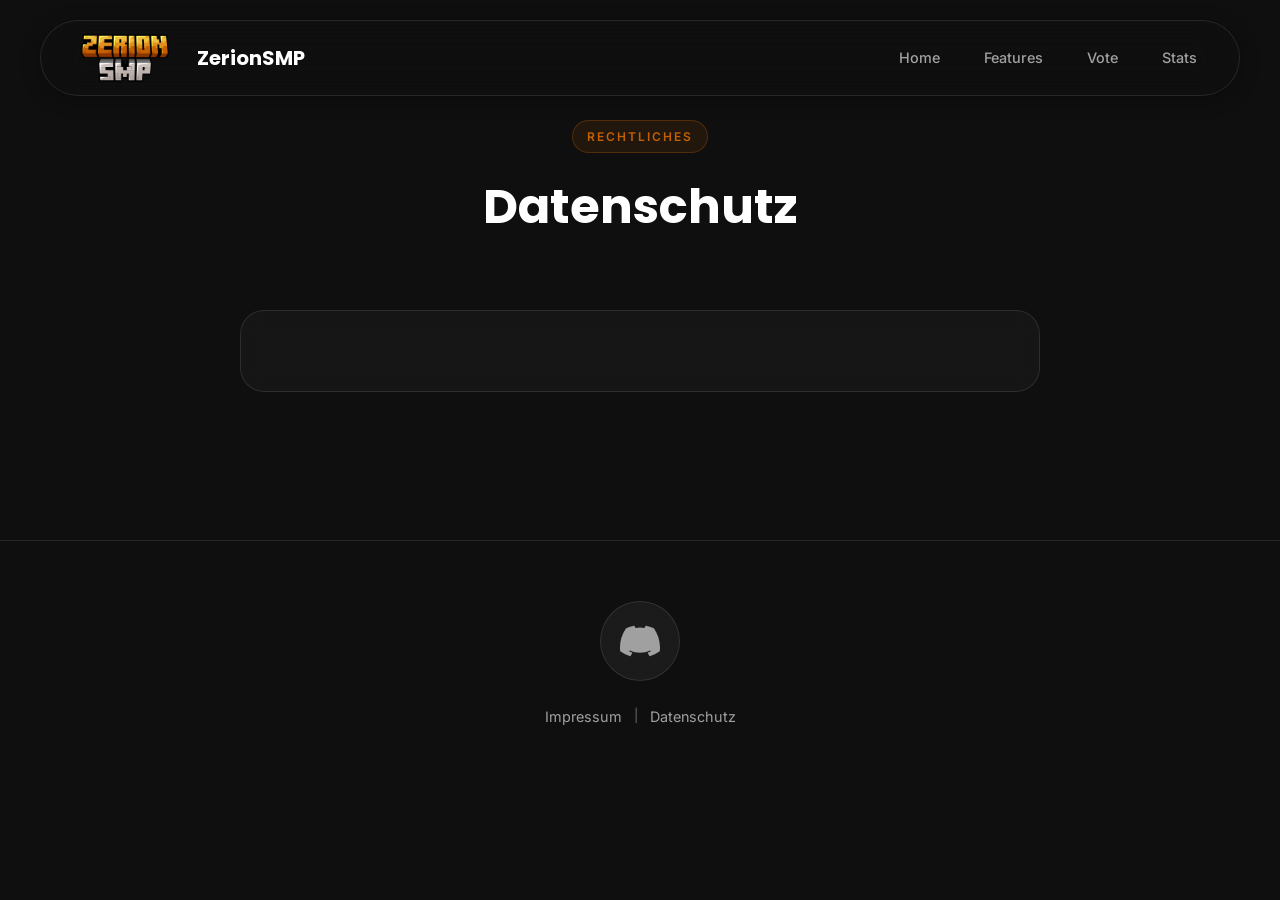
==== datenschutz.html @ 50becb9f "Add files via upload" ====
<!DOCTYPE html>
<html lang="de">
<head>
    <meta charset="UTF-8">
    <meta name="viewport" content="width=device-width, initial-scale=1.0">
    <title>Datenschutz - ZerionSMP</title>
    <link rel="preconnect" href="https://fonts.googleapis.com">
    <link rel="preconnect" href="https://fonts.gstatic.com" crossorigin>
    <link href="https://fonts.googleapis.com/css2?family=Inter:wght@300;400;500;600;700;800&family=Poppins:wght@400;500;600;700;800&display=swap" rel="stylesheet">
    <link rel="stylesheet" href="styles.css">
</head>
<body>
    <!-- Particle Background -->
    <div id="particles-container"></div>

    <!-- Navigation -->
    <nav class="navbar">
        <div class="nav-container">
            <a href="index.html" class="logo">
                <img src="logo.png" alt="ZerionSMP Logo" class="logo-img">
                <span class="logo-text">ZerionSMP</span>
            </a>
            <ul class="nav-links">
                <li><a href="index.html#hero" class="nav-link">Home</a></li>
                <li><a href="index.html#features" class="nav-link">Features</a></li>
                <li><a href="index.html#vote" class="nav-link">Vote</a></li>
                <li><a href="index.html#stats" class="nav-link">Stats</a></li>
            </ul>
            <button class="mobile-toggle" aria-label="Toggle menu">
                <span></span>
                <span></span>
                <span></span>
            </button>
        </div>
    </nav>

    <!-- Datenschutz Section -->
    <section class="datenschutz">
        <div class="container">
            <div class="section-header">
                <span class="section-badge">Rechtliches</span>
                <h1 class="section-title">Datenschutz</h1>
            </div>
            <div class="datenschutz-content">
                <!-- Inhalt hier einfügen -->
            </div>
        </div>
    </section>

    <!-- Footer -->
    <footer class="footer">
        <div class="container">
            <div class="footer-content">
                <a href="https://discord.gg/7ETstscBJ" target="_blank" class="footer-discord" aria-label="Discord beitreten">
                    <svg viewBox="0 0 24 24" fill="currentColor">
                        <path d="M20.317 4.37a19.791 19.791 0 0 0-4.885-1.515.074.074 0 0 0-.079.037c-.21.375-.444.864-.608 1.25a18.27 18.27 0 0 0-5.487 0 12.64 12.64 0 0 0-.617-1.25.077.077 0 0 0-.079-.037A19.736 19.736 0 0 0 3.677 4.37a.07.07 0 0 0-.032.027C.533 9.046-.32 13.58.099 18.057a.082.082 0 0 0 .031.057 19.9 19.9 0 0 0 5.993 3.03.078.078 0 0 0 .084-.028 14.09 14.09 0 0 0 1.226-1.994.076.076 0 0 0-.041-.106 13.107 13.107 0 0 1-1.872-.892.077.077 0 0 1-.008-.128 10.2 10.2 0 0 0 .372-.292.074.074 0 0 1 .077-.01c3.928 1.793 8.18 1.793 12.062 0a.074.074 0 0 1 .078.01c.12.098.246.198.373.292a.077.077 0 0 1-.006.127 12.299 12.299 0 0 1-1.873.892.077.077 0 0 0-.041.107c.36.698.772 1.362 1.225 1.993a.076.076 0 0 0 .084.028 19.839 19.839 0 0 0 6.002-3.03.077.077 0 0 0 .032-.054c.5-5.177-.838-9.674-3.549-13.66a.061.061 0 0 0-.031-.03z"/>
                    </svg>
                </a>
                <div class="footer-links-row">
                    <a href="https://r.madezmt.eu/zerionsmp/impressum" target="_blank" class="footer-impressum">Impressum</a>
                    <span class="footer-divider">|</span>
                    <a href="datenschutz.html" class="footer-impressum">Datenschutz</a>
                </div>
            </div>
        </div>
    </footer>

    <!-- Scroll to Top Button -->
    <button class="scroll-top" id="scrollTop" aria-label="Nach oben scrollen">
        <svg viewBox="0 0 24 24" fill="none" stroke="currentColor" stroke-width="2">
            <path d="M18 15l-6-6-6 6"/>
        </svg>
    </button>

    <script src="script.js"></script>
</body>
</html>
---- styles.css ----
/* ============================================
   ZERIONSMP - PREMIUM MINECRAFT NETWORK
   Modern CSS with Glassmorphism & Animations
   ============================================ */

/* CSS Variables */
:root {
    --primary: #c46002;
    --primary-light: #e67e22;
    --primary-dark: #a04000;
    --primary-glow: rgba(196, 96, 2, 0.4);
    
    --bg-dark: #0f0f0f;
    --bg-darker: #0a0a0a;
    --bg-card: rgba(255, 255, 255, 0.03);
    --bg-glass: rgba(255, 255, 255, 0.05);
    
    --text-white: #ffffff;
    --text-gray: #a0a0a0;
    --text-muted: #6b6b6b;
    
    --border-light: rgba(255, 255, 255, 0.1);
    --border-glow: rgba(196, 96, 2, 0.3);
    
    --shadow-sm: 0 2px 8px rgba(0, 0, 0, 0.2);
    --shadow-md: 0 4px 20px rgba(0, 0, 0, 0.3);
    --shadow-lg: 0 8px 32px rgba(0, 0, 0, 0.4);
    --shadow-glow: 0 0 30px rgba(196, 96, 2, 0.3);
    --shadow-glow-lg: 0 0 50px rgba(196, 96, 2, 0.4);
    
    --radius-sm: 8px;
    --radius-md: 16px;
    --radius-lg: 24px;
    --radius-xl: 32px;
    --radius-full: 9999px;
    
    --font-primary: 'Inter', sans-serif;
    --font-display: 'Poppins', sans-serif;
    
    --transition-fast: 0.2s ease;
    --transition-normal: 0.3s ease;
    --transition-slow: 0.5s ease;
    --transition-bounce: 0.5s cubic-bezier(0.68, -0.55, 0.265, 1.55);
}

/* Reset & Base */
*, *::before, *::after {
    margin: 0;
    padding: 0;
    box-sizing: border-box;
}

html {
    scroll-behavior: smooth;
}

body {
    font-family: var(--font-primary);
    background: var(--bg-dark);
    color: var(--text-white);
    line-height: 1.6;
    overflow-x: hidden;
}

a {
    text-decoration: none;
    color: inherit;
}

ul {
    list-style: none;
}

.container {
    max-width: 1200px;
    margin: 0 auto;
    padding: 0 24px;
}

/* ============================================
   PARTICLES BACKGROUND
   ============================================ */
#particles-container {
    position: fixed;
    top: 0;
    left: 0;
    width: 100%;
    height: 100%;
    pointer-events: none;
    z-index: 0;
    overflow: hidden;
}

.particle {
    position: absolute;
    width: 6px;
    height: 6px;
    background: var(--primary);
    border-radius: 2px;
    opacity: 0.3;
    animation: float 15s infinite ease-in-out;
}

@keyframes float {
    0%, 100% {
        transform: translateY(0) rotate(0deg);
        opacity: 0.3;
    }
    50% {
        transform: translateY(-100px) rotate(180deg);
        opacity: 0.6;
    }
}

/* ============================================
   NAVIGATION
   ============================================ */
.navbar {
    position: fixed;
    top: 20px;
    left: 50%;
    transform: translateX(-50%);
    width: calc(100% - 40px);
    max-width: 1200px;
    z-index: 1000;
    transition: var(--transition-normal);
}

.nav-container {
    display: flex;
    align-items: center;
    justify-content: space-between;
    padding: 12px 24px;
    background: rgba(15, 15, 15, 0.8);
    backdrop-filter: blur(20px);
    -webkit-backdrop-filter: blur(20px);
    border: 1px solid var(--border-light);
    border-radius: var(--radius-full);
    box-shadow: var(--shadow-md);
}

.logo {
    display: flex;
    align-items: center;
    gap: 12px;
}

.logo-img {
    width: 120px;
    height: auto;
    max-height: 50px;
    object-fit: contain;
    border-radius: var(--radius-sm);
}

.logo-text {
    font-family: var(--font-display);
    font-size: 1.25rem;
    font-weight: 700;
    color: var(--text-white);
}

.nav-links {
    display: flex;
    gap: 8px;
}

.nav-link {
    padding: 10px 18px;
    font-size: 0.9rem;
    font-weight: 500;
    color: var(--text-gray);
    border-radius: var(--radius-full);
    transition: var(--transition-fast);
}

.nav-link:hover,
.nav-link.active {
    color: var(--text-white);
    background: var(--bg-glass);
}

.nav-link.active {
    color: var(--primary-light);
}

/* Mobile Toggle */
.mobile-toggle {
    display: none;
    flex-direction: column;
    gap: 5px;
    padding: 8px;
    background: none;
    border: none;
    cursor: pointer;
}

.mobile-toggle span {
    display: block;
    width: 24px;
    height: 2px;
    background: var(--text-white);
    border-radius: 2px;
    transition: var(--transition-fast);
}

/* ============================================
   HERO SECTION
   ============================================ */
.hero {
    position: relative;
    min-height: 100vh;
    display: flex;
    align-items: center;
    justify-content: center;
    overflow: hidden;
}

.hero-bg {
    position: absolute;
    inset: 0;
    z-index: -2;
}

.minecraft-pattern {
    position: absolute;
    inset: 0;
    background: 
        linear-gradient(135deg, rgba(196, 96, 2, 0.1) 0%, transparent 50%),
        linear-gradient(225deg, rgba(196, 96, 2, 0.05) 0%, transparent 50%),
        repeating-linear-gradient(
            0deg,
            transparent,
            transparent 40px,
            rgba(196, 96, 2, 0.02) 40px,
            rgba(196, 96, 2, 0.02) 80px
        ),
        repeating-linear-gradient(
            90deg,
            transparent,
            transparent 40px,
            rgba(196, 96, 2, 0.02) 40px,
            rgba(196, 96, 2, 0.02) 80px
        );
}

.gradient-overlay {
    position: absolute;
    inset: 0;
    background: radial-gradient(ellipse at center, transparent 0%, var(--bg-dark) 70%);
}

.hero-content {
    text-align: center;
    z-index: 1;
    padding: 0 24px;
    max-width: 800px;
    animation: fadeInUp 1s ease;
}

@keyframes fadeInUp {
    from {
        opacity: 0;
        transform: translateY(40px);
    }
    to {
        opacity: 1;
        transform: translateY(0);
    }
}

.hero-badge {
    display: inline-block;
    padding: 8px 16px;
    font-size: 0.8rem;
    font-weight: 600;
    text-transform: uppercase;
    letter-spacing: 2px;
    color: var(--primary-light);
    background: var(--bg-glass);
    border: 1px solid var(--border-glow);
    border-radius: var(--radius-full);
    margin-bottom: 24px;
    backdrop-filter: blur(10px);
}

.hero-title {
    font-family: var(--font-display);
    font-size: clamp(3rem, 10vw, 6rem);
    font-weight: 800;
    line-height: 1.1;
    margin-bottom: 20px;
}

.title-line {
    display: block;
    background: linear-gradient(135deg, var(--text-white) 0%, var(--primary-light) 100%);
    -webkit-background-clip: text;
    -webkit-text-fill-color: transparent;
    background-clip: text;
}

.hero-slogan {
    font-size: 1.25rem;
    color: var(--text-gray);
    margin-bottom: 40px;
    max-width: 600px;
    margin-left: auto;
    margin-right: auto;
}

.hero-buttons {
    display: flex;
    gap: 16px;
    justify-content: center;
    flex-wrap: wrap;
    margin-bottom: 48px;
}

/* Buttons */
.btn {
    display: inline-flex;
    align-items: center;
    gap: 10px;
    padding: 16px 32px;
    font-family: var(--font-display);
    font-size: 1rem;
    font-weight: 600;
    border-radius: var(--radius-full);
    transition: var(--transition-normal);
    cursor: pointer;
    border: none;
}

.btn-icon {
    font-size: 1.2rem;
}

.btn-primary {
    background: var(--primary);
    color: var(--text-white);
    box-shadow: var(--shadow-glow);
}

.btn-primary:hover {
    background: var(--primary-light);
    transform: translateY(-3px);
    box-shadow: var(--shadow-glow-lg);
}

.btn-secondary {
    background: var(--bg-glass);
    color: var(--text-white);
    border: 1px solid var(--border-light);
    backdrop-filter: blur(10px);
}

.btn-secondary:hover {
    background: rgba(255, 255, 255, 0.1);
    border-color: var(--primary);
    transform: translateY(-3px);
}

/* Hero Mini Stats */
.hero-stats-mini {
    display: flex;
    align-items: center;
    justify-content: center;
    gap: 24px;
    padding: 16px 32px;
    background: var(--bg-glass);
    border: 1px solid var(--border-light);
    border-radius: var(--radius-full);
    backdrop-filter: blur(10px);
}

.mini-stat {
    text-align: center;
}

.mini-stat-value {
    display: block;
    font-family: var(--font-display);
    font-size: 1.5rem;
    font-weight: 700;
    color: var(--primary-light);
}

.mini-stat-label {
    font-size: 0.75rem;
    color: var(--text-muted);
    text-transform: uppercase;
    letter-spacing: 1px;
}

.mini-stat-divider {
    width: 1px;
    height: 30px;
    background: var(--border-light);
}

/* Scroll Indicator */
.scroll-indicator {
    position: absolute;
    bottom: 40px;
    left: 50%;
    transform: translateX(-50%);
    display: flex;
    flex-direction: column;
    align-items: center;
    gap: 8px;
    color: var(--text-muted);
    font-size: 0.75rem;
    text-transform: uppercase;
    letter-spacing: 2px;
    animation: bounce 2s infinite;
}

@keyframes bounce {
    0%, 20%, 50%, 80%, 100% {
        transform: translateX(-50%) translateY(0);
    }
    40% {
        transform: translateX(-50%) translateY(-10px);
    }
    60% {
        transform: translateX(-50%) translateY(-5px);
    }
}

.mouse {
    width: 24px;
    height: 40px;
    border: 2px solid var(--text-muted);
    border-radius: 12px;
}

.wheel {
    width: 4px;
    height: 8px;
    background: var(--primary);
    border-radius: 2px;
    margin: 6px auto;
    animation: scroll 1.5s infinite;
}

@keyframes scroll {
    0% {
        opacity: 1;
        transform: translateY(0);
    }
    100% {
        opacity: 0;
        transform: translateY(12px);
    }
}

/* ============================================
   SECTION COMMON STYLES
   ============================================ */
.section-header {
    text-align: center;
    margin-bottom: 64px;
}

.section-badge {
    display: inline-block;
    padding: 6px 14px;
    font-size: 0.75rem;
    font-weight: 600;
    text-transform: uppercase;
    letter-spacing: 2px;
    color: var(--primary);
    background: rgba(196, 96, 2, 0.1);
    border: 1px solid var(--border-glow);
    border-radius: var(--radius-full);
    margin-bottom: 16px;
}

.section-title {
    font-family: var(--font-display);
    font-size: clamp(2rem, 5vw, 3rem);
    font-weight: 700;
    margin-bottom: 16px;
}

.section-subtitle {
    font-size: 1.1rem;
    color: var(--text-gray);
    max-width: 600px;
    margin: 0 auto;
}

/* ============================================
   FEATURES SECTION
   ============================================ */
.features {
    position: relative;
    padding: 120px 0;
    z-index: 1;
}

.features-grid {
    display: grid;
    grid-template-columns: repeat(auto-fit, minmax(320px, 1fr));
    gap: 24px;
}

.feature-card {
    position: relative;
    padding: 32px;
    background: var(--bg-card);
    border: 1px solid var(--border-light);
    border-radius: var(--radius-lg);
    overflow: hidden;
    transition: var(--transition-normal);
}

.feature-card::before {
    content: '';
    position: absolute;
    inset: 0;
    background: linear-gradient(135deg, rgba(196, 96, 2, 0.1) 0%, transparent 50%);
    opacity: 0;
    transition: var(--transition-normal);
}

.feature-card:hover {
    transform: translateY(-8px);
    border-color: var(--border-glow);
    box-shadow: var(--shadow-glow);
}

.feature-card:hover::before {
    opacity: 1;
}

.feature-icon {
    width: 60px;
    height: 60px;
    display: flex;
    align-items: center;
    justify-content: center;
    background: linear-gradient(135deg, var(--primary) 0%, var(--primary-dark) 100%);
    border-radius: var(--radius-md);
    margin-bottom: 24px;
    color: var(--text-white);
}

.feature-icon svg {
    width: 28px;
    height: 28px;
}

.feature-title {
    font-family: var(--font-display);
    font-size: 1.25rem;
    font-weight: 600;
    margin-bottom: 12px;
}

.feature-desc {
    color: var(--text-gray);
    font-size: 0.95rem;
    line-height: 1.7;
}

.feature-glow {
    position: absolute;
    top: -50%;
    right: -50%;
    width: 200%;
    height: 200%;
    background: radial-gradient(circle, var(--primary-glow) 0%, transparent 70%);
    opacity: 0;
    transition: var(--transition-slow);
    pointer-events: none;
}

.feature-card:hover .feature-glow {
    opacity: 0.5;
}

/* ============================================
   VOTE SECTION
   ============================================ */
.vote {
    position: relative;
    padding: 120px 0;
    z-index: 1;
    overflow: hidden;
}

.vote-bg-pattern {
    position: absolute;
    inset: 0;
    background: 
        radial-gradient(circle at 20% 80%, rgba(196, 96, 2, 0.1) 0%, transparent 50%),
        radial-gradient(circle at 80% 20%, rgba(196, 96, 2, 0.05) 0%, transparent 50%);
    z-index: -1;
}

.vote-card {
    display: grid;
    grid-template-columns: 1.2fr 1fr;
    gap: 48px;
    align-items: center;
    padding: 64px;
    background: linear-gradient(135deg, rgba(196, 96, 2, 0.1) 0%, var(--bg-card) 50%);
    border: 1px solid var(--border-glow);
    border-radius: var(--radius-xl);
    backdrop-filter: blur(20px);
    box-shadow: var(--shadow-lg);
}

.vote-badge {
    display: inline-block;
    padding: 6px 14px;
    font-size: 0.75rem;
    font-weight: 600;
    text-transform: uppercase;
    letter-spacing: 2px;
    color: var(--primary);
    background: rgba(196, 96, 2, 0.2);
    border-radius: var(--radius-full);
    margin-bottom: 16px;
}

.vote-title {
    font-family: var(--font-display);
    font-size: 2.5rem;
    font-weight: 700;
    margin-bottom: 16px;
}

.vote-desc {
    color: var(--text-gray);
    font-size: 1.1rem;
    line-height: 1.7;
    margin-bottom: 32px;
}

.vote-rewards {
    display: flex;
    flex-wrap: wrap;
    gap: 16px;
    margin-bottom: 40px;
}

.reward-item {
    display: flex;
    align-items: center;
    gap: 8px;
    padding: 10px 18px;
    background: var(--bg-glass);
    border: 1px solid var(--border-light);
    border-radius: var(--radius-full);
    font-size: 0.9rem;
}

.reward-icon {
    font-size: 1.2rem;
}

.vote-btn {
    position: relative;
    display: inline-flex;
    align-items: center;
    gap: 12px;
    padding: 20px 48px;
    font-family: var(--font-display);
    font-size: 1.1rem;
    font-weight: 700;
    color: var(--text-white);
    background: linear-gradient(135deg, var(--primary) 0%, var(--primary-dark) 100%);
    border: none;
    border-radius: var(--radius-full);
    cursor: pointer;
    overflow: hidden;
    transition: var(--transition-normal);
    box-shadow: 0 0 20px rgba(196, 96, 2, 0.4);
}

.vote-btn::before {
    content: '';
    position: absolute;
    inset: 0;
    background: linear-gradient(135deg, transparent 0%, rgba(255,255,255,0.2) 50%, transparent 100%);
    transform: translateX(-100%);
    transition: var(--transition-slow);
}

.vote-btn:hover {
    transform: scale(1.05);
    box-shadow: 0 0 40px rgba(196, 96, 2, 0.6), 0 0 80px rgba(196, 96, 2, 0.3);
}

.vote-btn:hover::before {
    transform: translateX(100%);
}

.vote-btn-icon {
    font-size: 1.4rem;
}

.vote-visual {
    display: flex;
    justify-content: center;
}

.vote-circle {
    width: 220px;
    height: 220px;
    display: flex;
    align-items: center;
    justify-content: center;
    background: linear-gradient(135deg, var(--primary) 0%, var(--primary-dark) 100%);
    border-radius: 50%;
    box-shadow: 0 0 60px rgba(196, 96, 2, 0.4);
    animation: pulse 3s infinite;
}

@keyframes pulse {
    0%, 100% {
        box-shadow: 0 0 60px rgba(196, 96, 2, 0.4);
    }
    50% {
        box-shadow: 0 0 80px rgba(196, 96, 2, 0.6);
    }
}

.vote-circle-inner {
    text-align: center;
}

.vote-number {
    display: block;
    font-family: var(--font-display);
    font-size: 4rem;
    font-weight: 800;
    line-height: 1;
}

.vote-label {
    font-size: 0.9rem;
    font-weight: 500;
    text-transform: uppercase;
    letter-spacing: 2px;
    opacity: 0.9;
}

/* ============================================
   STATS SECTION
   ============================================ */
.stats {
    position: relative;
    padding: 120px 0;
    z-index: 1;
}

.stats-grid {
    display: grid;
    grid-template-columns: repeat(auto-fit, minmax(260px, 1fr));
    gap: 24px;
}

.stat-card {
    position: relative;
    padding: 40px 32px;
    background: var(--bg-card);
    border: 1px solid var(--border-light);
    border-radius: var(--radius-lg);
    text-align: center;
    transition: var(--transition-normal);
    overflow: hidden;
}

.stat-card::before {
    content: '';
    position: absolute;
    top: 0;
    left: 0;
    right: 0;
    height: 3px;
    background: linear-gradient(90deg, var(--primary) 0%, var(--primary-light) 100%);
    transform: scaleX(0);
    transition: var(--transition-normal);
}

.stat-card:hover {
    transform: translateY(-5px);
    border-color: var(--border-glow);
}

.stat-card:hover::before {
    transform: scaleX(1);
}

.stat-card.highlight {
    background: linear-gradient(135deg, rgba(196, 96, 2, 0.15) 0%, var(--bg-card) 100%);
    border-color: var(--border-glow);
}

.stat-icon {
    font-size: 2.5rem;
    margin-bottom: 16px;
}

.stat-value {
    font-family: var(--font-display);
    font-size: 3rem;
    font-weight: 700;
    color: var(--text-white);
    margin-bottom: 8px;
}

.stat-label {
    font-size: 0.9rem;
    color: var(--text-gray);
    text-transform: uppercase;
    letter-spacing: 1px;
}

.server-ip-label {
    margin-bottom: 12px;
}

.server-ip {
    font-family: var(--font-display);
    font-size: 1.75rem;
    font-weight: 700;
    color: var(--primary-light);
    letter-spacing: 1px;
}

.stat-badge {
    display: inline-block;
    padding: 4px 12px;
    font-size: 0.7rem;
    font-weight: 600;
    text-transform: uppercase;
    background: var(--primary);
    border-radius: var(--radius-full);
    margin-top: 12px;
}

.stat-bar {
    width: 100%;
    height: 4px;
    background: var(--bg-glass);
    border-radius: 2px;
    margin-top: 20px;
    overflow: hidden;
}

.stat-bar-fill {
    height: 100%;
    background: linear-gradient(90deg, var(--primary) 0%, var(--primary-light) 100%);
    border-radius: 2px;
    transition: width 1s ease;
}

#players-bar {
    width: 65%;
}

.votes-fill {
    width: 82%;
}

/* Copy Button */
.copy-btn {
    position: relative;
    display: inline-flex;
    align-items: center;
    justify-content: center;
    width: 44px;
    height: 44px;
    margin-top: 16px;
    background: var(--bg-glass);
    border: 1px solid var(--border-light);
    border-radius: var(--radius-full);
    cursor: pointer;
    transition: var(--transition-fast);
}

.copy-btn svg {
    width: 20px;
    height: 20px;
    color: var(--text-gray);
    transition: var(--transition-fast);
}

.copy-btn:hover {
    background: var(--primary);
    border-color: var(--primary);
}

.copy-btn:hover svg {
    color: var(--text-white);
}

.copy-tooltip {
    position: absolute;
    bottom: calc(100% + 8px);
    left: 50%;
    transform: translateX(-50%) translateY(10px);
    padding: 6px 12px;
    font-size: 0.75rem;
    font-weight: 500;
    color: var(--text-white);
    background: var(--bg-dark);
    border-radius: var(--radius-sm);
    opacity: 0;
    visibility: hidden;
    transition: var(--transition-fast);
    white-space: nowrap;
}

.copy-tooltip::after {
    content: '';
    position: absolute;
    top: 100%;
    left: 50%;
    transform: translateX(-50%);
    border: 4px solid transparent;
    border-top-color: var(--bg-dark);
}

.copy-btn.copied .copy-tooltip {
    opacity: 1;
    visibility: visible;
    transform: translateX(-50%) translateY(0);
}

/* ============================================
   DATENSCHUTZ SECTION
   ============================================ */
.datenschutz {
    position: relative;
    padding: 120px 0 80px;
    z-index: 1;
    min-height: 60vh;
}

.datenschutz-content {
    max-width: 800px;
    margin: 0 auto;
    padding: 40px;
    background: var(--bg-card);
    border: 1px solid var(--border-light);
    border-radius: var(--radius-lg);
    backdrop-filter: blur(10px);
}

/* ============================================
   FOOTER
   ============================================ */
.footer {
    position: relative;
    z-index: 1;
    padding: 60px 0;
    border-top: 1px solid var(--border-light);
}

.footer-content {
    display: flex;
    flex-direction: column;
    align-items: center;
    gap: 24px;
}

.footer-discord {
    display: flex;
    align-items: center;
    justify-content: center;
    width: 80px;
    height: 80px;
    background: var(--bg-glass);
    border: 1px solid var(--border-light);
    border-radius: var(--radius-full);
    transition: var(--transition-normal);
    backdrop-filter: blur(10px);
}

.footer-discord svg {
    width: 40px;
    height: 40px;
    color: var(--text-gray);
    transition: var(--transition-normal);
}

.footer-discord:hover {
    background: #5865F2;
    border-color: #5865F2;
    transform: scale(1.1);
    box-shadow: 0 0 30px rgba(88, 101, 242, 0.4);
}

.footer-discord:hover svg {
    color: var(--text-white);
}

.footer-links-row {
    display: flex;
    align-items: center;
    gap: 12px;
}

.footer-divider {
    color: var(--text-muted);
    font-size: 0.8rem;
}

.footer-impressum {
    font-size: 0.9rem;
    color: var(--text-gray);
    transition: var(--transition-fast);
}

.footer-impressum:hover {
    color: var(--primary-light);
}

/* ============================================
   SCROLL TO TOP BUTTON
   ============================================ */
.scroll-top {
    position: fixed;
    bottom: 24px;
    right: 24px;
    width: 50px;
    height: 50px;
    display: flex;
    align-items: center;
    justify-content: center;
    background: var(--bg-glass);
    border: 1px solid var(--border-light);
    border-radius: var(--radius-full);
    cursor: pointer;
    opacity: 0;
    visibility: hidden;
    transform: translateY(20px);
    transition: var(--transition-normal);
    z-index: 999;
    backdrop-filter: blur(10px);
}

.scroll-top.visible {
    opacity: 1;
    visibility: visible;
    transform: translateY(0);
}

.scroll-top svg {
    width: 20px;
    height: 20px;
    color: var(--text-gray);
    transition: var(--transition-fast);
}

.scroll-top:hover {
    background: var(--primary);
    border-color: var(--primary);
    transform: translateY(-3px);
}

.scroll-top:hover svg {
    color: var(--text-white);
}

/* ============================================
   RESPONSIVE DESIGN
   ============================================ */
@media (max-width: 1024px) {
    .vote-card {
        grid-template-columns: 1fr;
        text-align: center;
    }
    
    .vote-rewards {
        justify-content: center;
    }
    
    .footer-grid {
        grid-template-columns: 1fr 1fr;
    }
}

@media (max-width: 768px) {
    .navbar {
        top: 10px;
        width: calc(100% - 20px);
    }
    
    .nav-links {
        display: none;
        position: absolute;
        top: calc(100% + 10px);
        left: 0;
        right: 0;
        flex-direction: column;
        background: rgba(15, 15, 15, 0.95);
        backdrop-filter: blur(20px);
        border: 1px solid var(--border-light);
        border-radius: var(--radius-lg);
        padding: 16px;
        gap: 4px;
    }
    
    .nav-links.active {
        display: flex;
    }
    
    .nav-link {
        padding: 12px 16px;
    }
    
    .mobile-toggle {
        display: flex;
    }
    
    .hero-title {
        font-size: 2.5rem;
    }
    
    .hero-stats-mini {
        flex-direction: column;
        gap: 16px;
    }
    
    .mini-stat-divider {
        width: 40px;
        height: 1px;
    }
    
    .features-grid {
        grid-template-columns: 1fr;
    }
    
    .vote-card {
        padding: 40px 24px;
    }
    
    .vote-title {
        font-size: 1.75rem;
    }
    
    .vote-circle {
        width: 160px;
        height: 160px;
    }
    
    .vote-number {
        font-size: 3rem;
    }
    
    .stats-grid {
        grid-template-columns: 1fr;
    }
    
    .footer-grid {
        grid-template-columns: 1fr;
        gap: 32px;
    }
    
    .footer-brand {
        max-width: 100%;
    }
}

@media (max-width: 480px) {
    .hero-buttons {
        flex-direction: column;
        width: 100%;
    }
    
    .btn {
        width: 100%;
        justify-content: center;
    }
    
    .vote-rewards {
        flex-direction: column;
    }
    
    .reward-item {
        justify-content: center;
    }
}

/* ============================================
   ANIMATIONS ON SCROLL
   ============================================ */
.animate-on-scroll {
    opacity: 0;
    transform: translateY(30px);
    transition: opacity 0.6s ease, transform 0.6s ease;
}

.animate-on-scroll.visible {
    opacity: 1;
    transform: translateY(0);
}

/* Stagger animation delays */
.feature-card:nth-child(1) { transition-delay: 0ms; }
.feature-card:nth-child(2) { transition-delay: 100ms; }
.feature-card:nth-child(3) { transition-delay: 200ms; }
.feature-card:nth-child(4) { transition-delay: 300ms; }
.feature-card:nth-child(5) { transition-delay: 400ms; }
.feature-card:nth-child(6) { transition-delay: 500ms; }

.stat-card:nth-child(1) { transition-delay: 0ms; }
.stat-card:nth-child(2) { transition-delay: 100ms; }
.stat-card:nth-child(3) { transition-delay: 200ms; }
.stat-card:nth-child(4) { transition-delay: 300ms; }
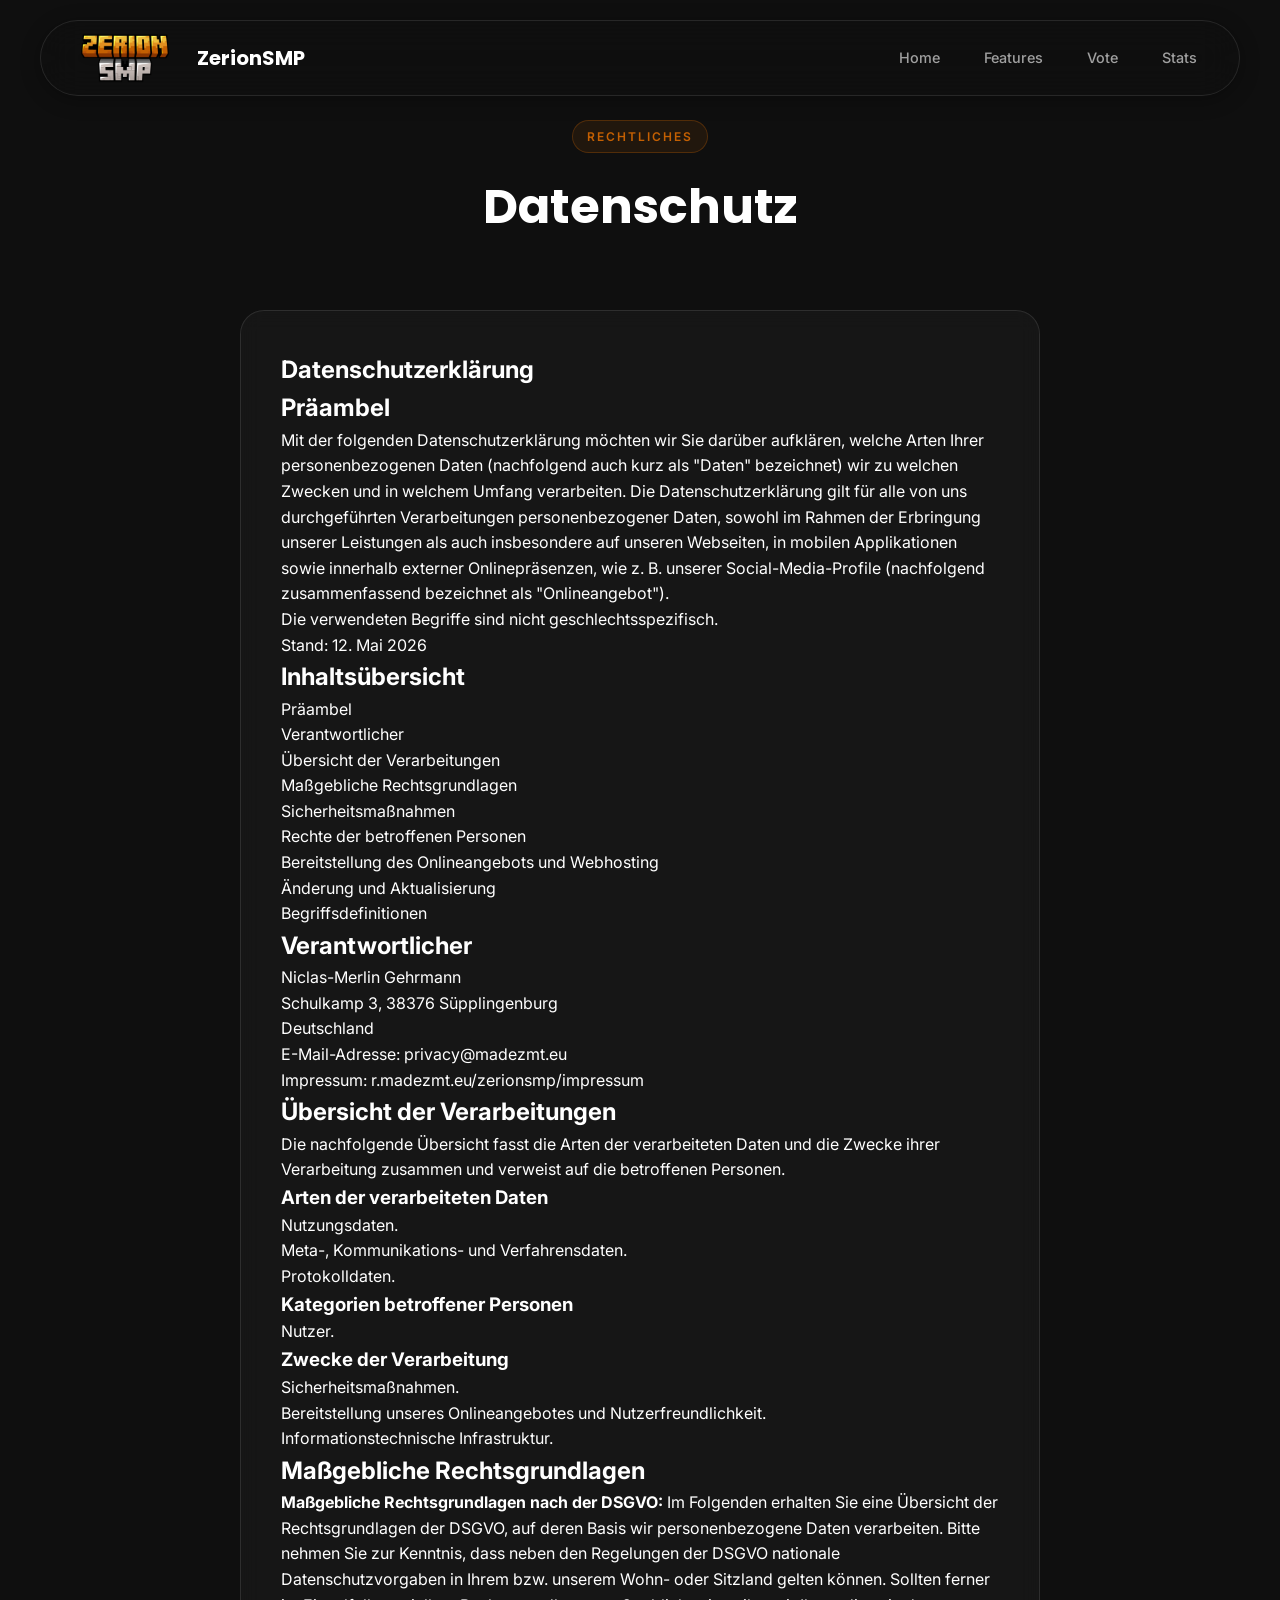
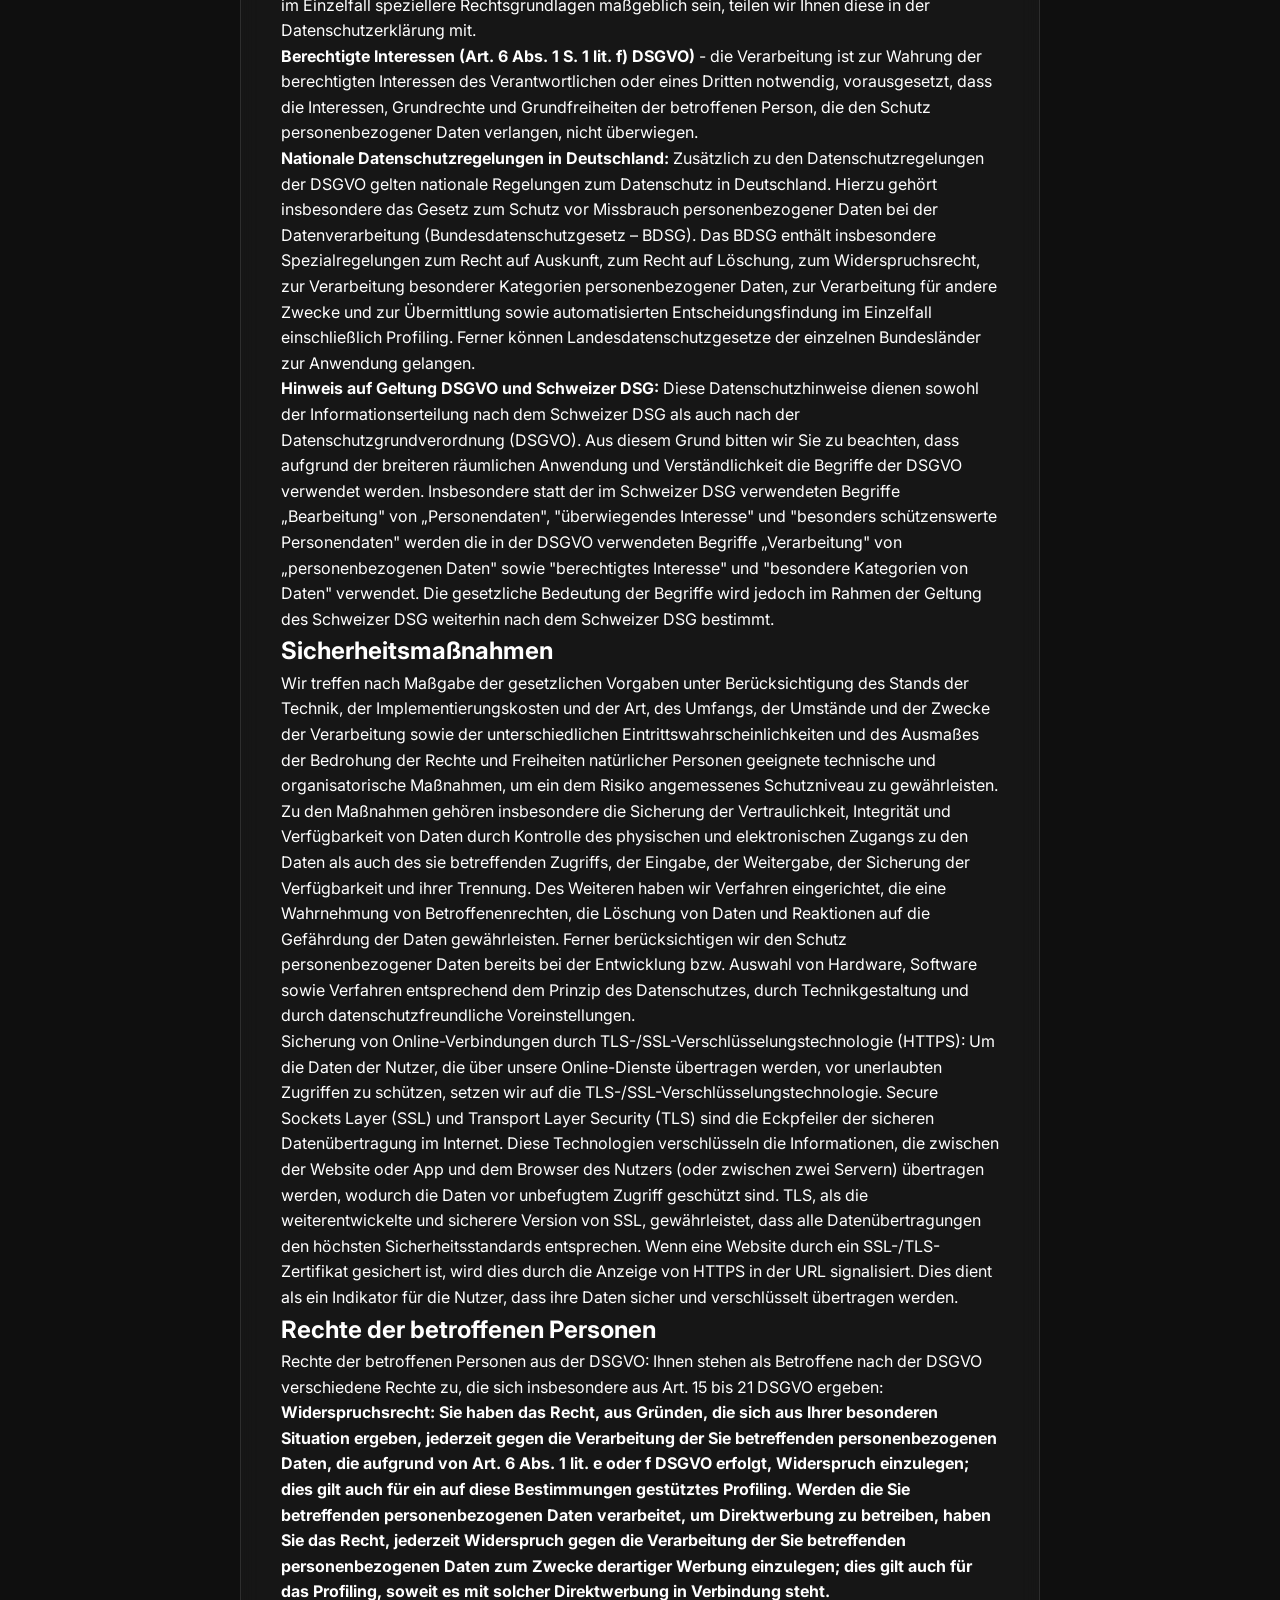
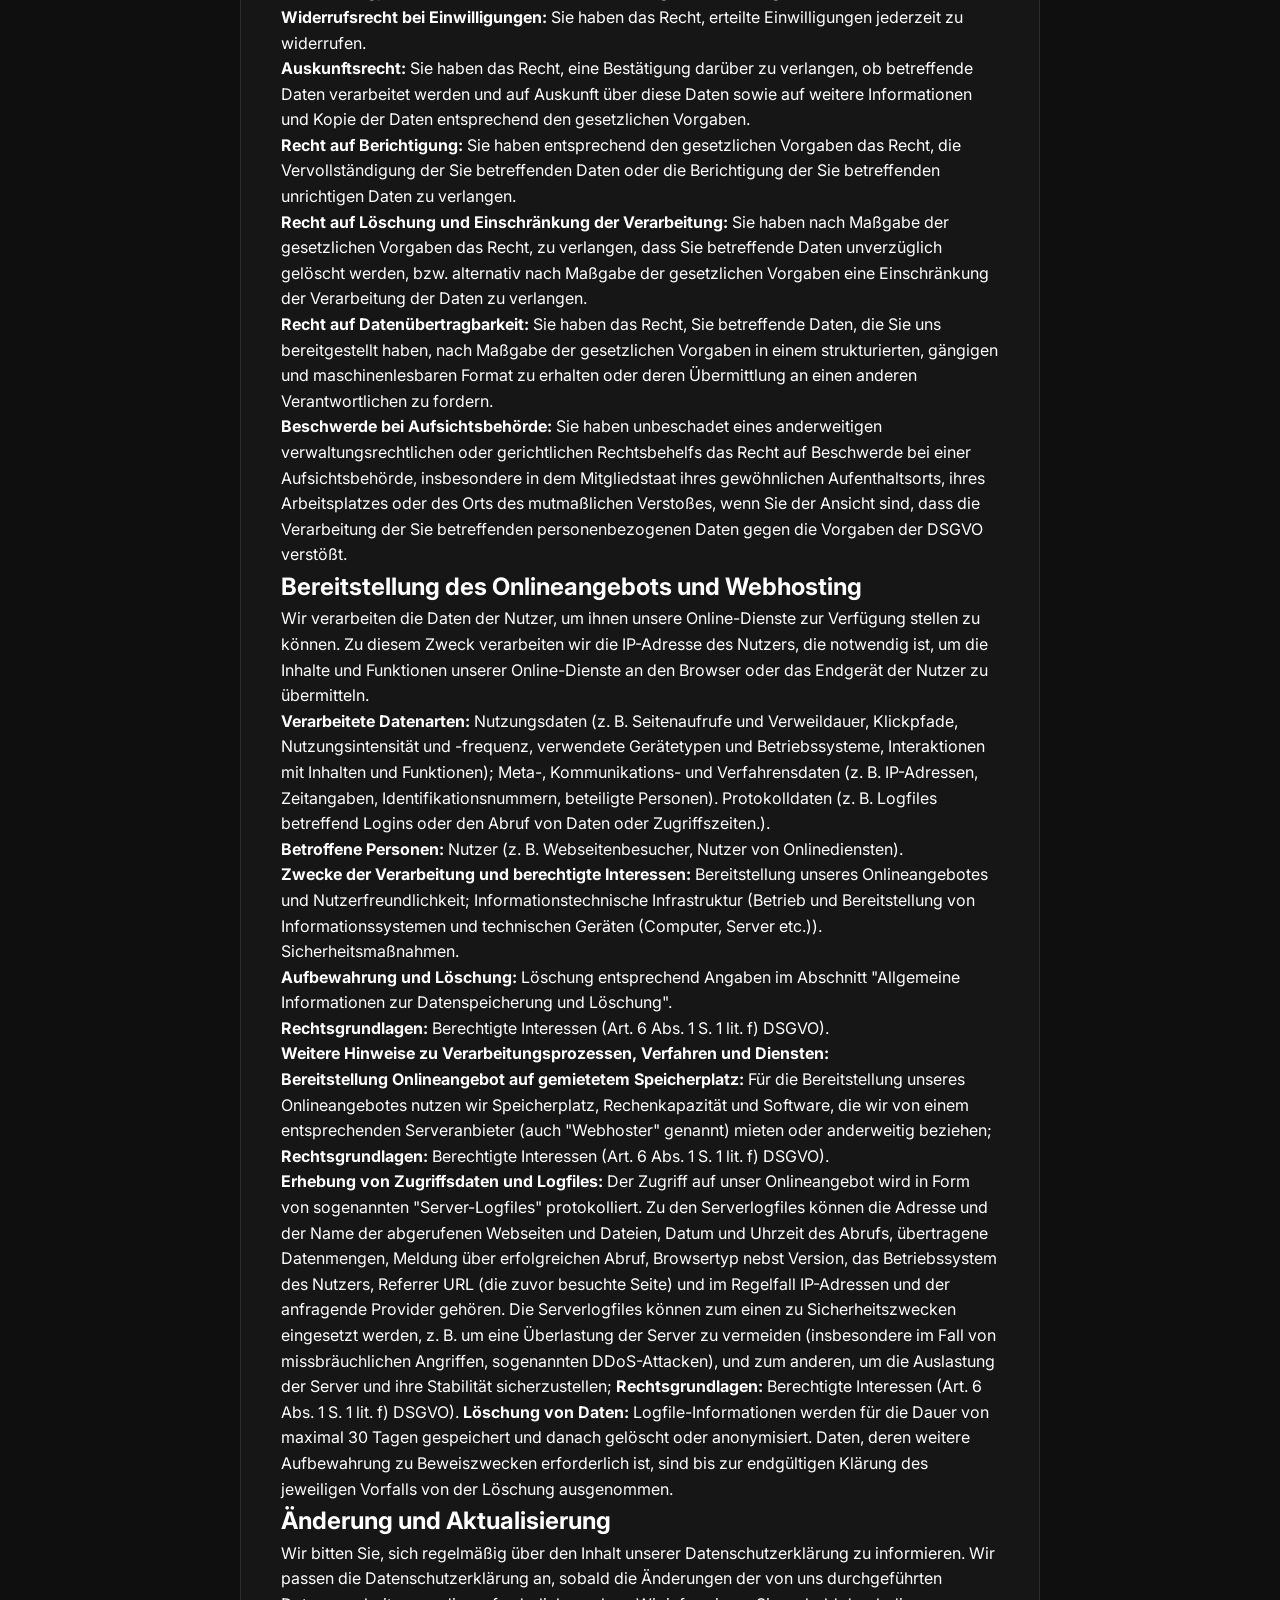
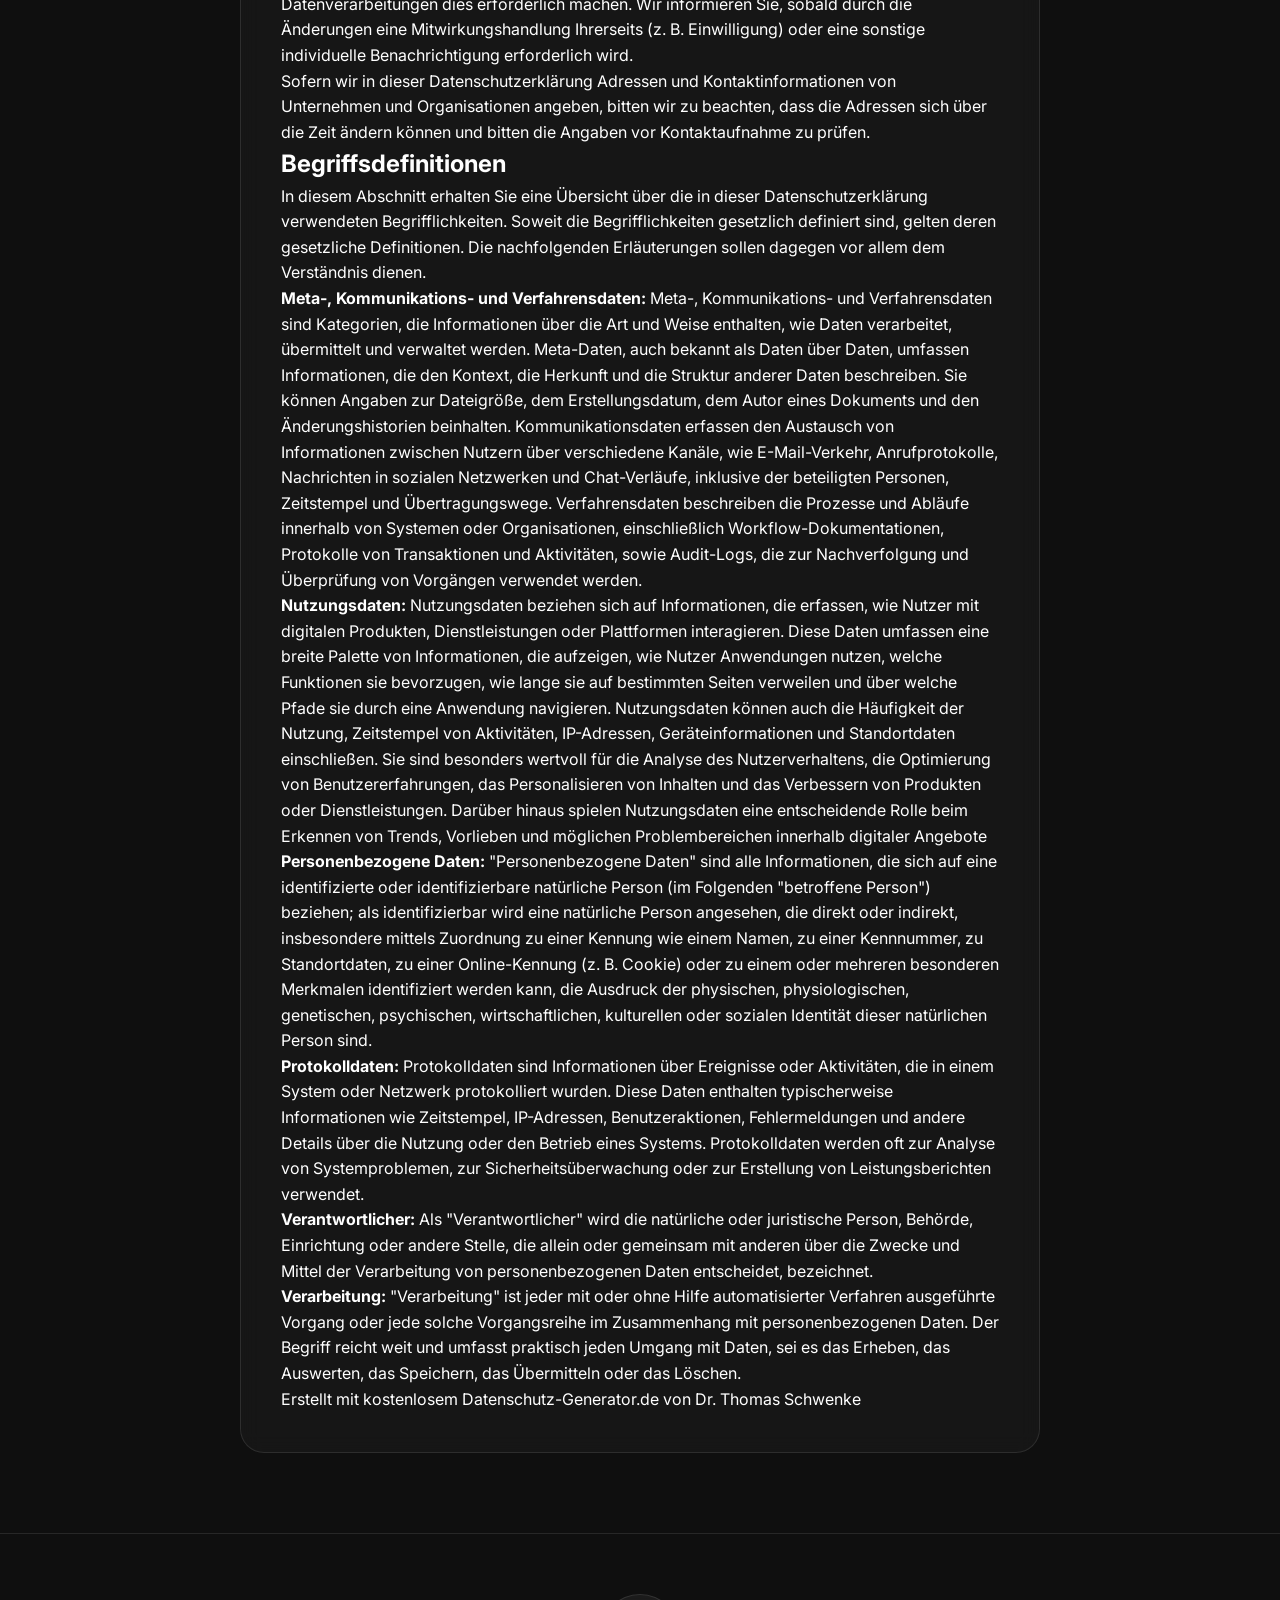
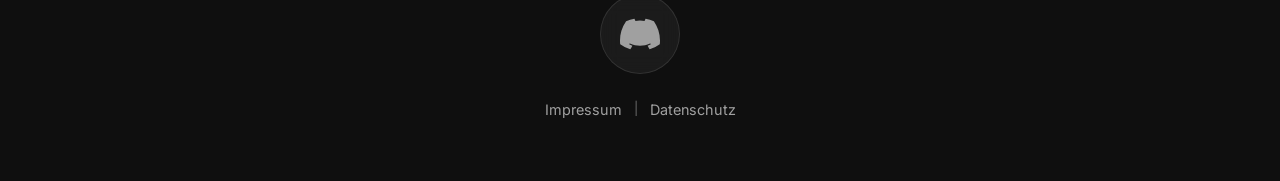
==== commit 7ca01f60: "Update datenschutz.html" ====
--- a/datenschutz.html
+++ b/datenschutz.html
@@ -42,7 +42,33 @@
                 <h1 class="section-title">Datenschutz</h1>
             </div>
             <div class="datenschutz-content">
-                <!-- Inhalt hier einfügen -->
+                <h1>Datenschutzerklärung</h1>
+<h2 id="m716">Präambel</h2>
+<p>Mit der folgenden Datenschutzerklärung möchten wir Sie darüber aufklären, welche Arten Ihrer personenbezogenen Daten (nachfolgend auch kurz als "Daten" bezeichnet) wir zu welchen Zwecken und in welchem Umfang verarbeiten. Die Datenschutzerklärung gilt für alle von uns durchgeführten Verarbeitungen personenbezogener Daten, sowohl im Rahmen der Erbringung unserer Leistungen als auch insbesondere auf unseren Webseiten, in mobilen Applikationen sowie innerhalb externer Onlinepräsenzen, wie z.&nbsp;B. unserer Social-Media-Profile (nachfolgend zusammenfassend bezeichnet als "Onlineangebot").</p>
+<p>Die verwendeten Begriffe sind nicht geschlechtsspezifisch.</p>
+
+<p>Stand: 12. Mai 2026</p><h2>Inhaltsübersicht</h2> <ul class="index"><li><a class="index-link" href="#m716">Präambel</a></li><li><a class="index-link" href="#m3">Verantwortlicher</a></li><li><a class="index-link" href="#mOverview">Übersicht der Verarbeitungen</a></li><li><a class="index-link" href="#m2427">Maßgebliche Rechtsgrundlagen</a></li><li><a class="index-link" href="#m27">Sicherheitsmaßnahmen</a></li><li><a class="index-link" href="#m10">Rechte der betroffenen Personen</a></li><li><a class="index-link" href="#m225">Bereitstellung des Onlineangebots und Webhosting</a></li><li><a class="index-link" href="#m15">Änderung und Aktualisierung</a></li><li><a class="index-link" href="#m42">Begriffsdefinitionen</a></li></ul><h2 id="m3">Verantwortlicher</h2><p>Niclas-Merlin Gehrmann<br>Schulkamp 3, 38376 Süpplingenburg<br>Deutschland</p>
+<p>E-Mail-Adresse: <a href="mailto:privacy@madezmt.eu">privacy@madezmt.eu</a></p>
+<p>Impressum: r.madezmt.eu/zerionsmp/impressum</p>
+
+<h2 id="mOverview">Übersicht der Verarbeitungen</h2><p>Die nachfolgende Übersicht fasst die Arten der verarbeiteten Daten und die Zwecke ihrer Verarbeitung zusammen und verweist auf die betroffenen Personen.</p><h3>Arten der verarbeiteten Daten</h3>
+<ul><li>Nutzungsdaten.</li><li>Meta-, Kommunikations- und Verfahrensdaten.</li><li>Protokolldaten.</li></ul><h3>Kategorien betroffener Personen</h3><ul><li>Nutzer.</li></ul><h3>Zwecke der Verarbeitung</h3><ul><li>Sicherheitsmaßnahmen.</li><li>Bereitstellung unseres Onlineangebotes und Nutzerfreundlichkeit.</li><li>Informationstechnische Infrastruktur.</li></ul><h2 id="m2427">Maßgebliche Rechtsgrundlagen</h2><p><strong>Maßgebliche Rechtsgrundlagen nach der DSGVO: </strong>Im Folgenden erhalten Sie eine Übersicht der Rechtsgrundlagen der DSGVO, auf deren Basis wir personenbezogene Daten verarbeiten. Bitte nehmen Sie zur Kenntnis, dass neben den Regelungen der DSGVO nationale Datenschutzvorgaben in Ihrem bzw. unserem Wohn- oder Sitzland gelten können. Sollten ferner im Einzelfall speziellere Rechtsgrundlagen maßgeblich sein, teilen wir Ihnen diese in der Datenschutzerklärung mit.</p>
+ <ul><li><strong>Berechtigte Interessen (Art. 6 Abs. 1 S. 1 lit. f) DSGVO)</strong> - die Verarbeitung ist zur Wahrung der berechtigten Interessen des Verantwortlichen oder eines Dritten notwendig, vorausgesetzt, dass die Interessen, Grundrechte und Grundfreiheiten der betroffenen Person, die den Schutz personenbezogener Daten verlangen, nicht überwiegen.</li></ul><p><strong>Nationale Datenschutzregelungen in Deutschland: </strong>Zusätzlich zu den Datenschutzregelungen der DSGVO gelten nationale Regelungen zum Datenschutz in Deutschland. Hierzu gehört insbesondere das Gesetz zum Schutz vor Missbrauch personenbezogener Daten bei der Datenverarbeitung (Bundesdatenschutzgesetz – BDSG). Das BDSG enthält insbesondere Spezialregelungen zum Recht auf Auskunft, zum Recht auf Löschung, zum Widerspruchsrecht, zur Verarbeitung besonderer Kategorien personenbezogener Daten, zur Verarbeitung für andere Zwecke und zur Übermittlung sowie automatisierten Entscheidungsfindung im Einzelfall einschließlich Profiling. Ferner können Landesdatenschutzgesetze der einzelnen Bundesländer zur Anwendung gelangen.</p>
+<p><strong>Hinweis auf Geltung DSGVO und Schweizer DSG: </strong>Diese Datenschutzhinweise dienen sowohl der Informationserteilung nach dem Schweizer DSG als auch nach der Datenschutzgrundverordnung (DSGVO). Aus diesem Grund bitten wir Sie zu beachten, dass aufgrund der breiteren räumlichen Anwendung und Verständlichkeit die Begriffe der DSGVO verwendet werden. Insbesondere statt der im Schweizer DSG verwendeten Begriffe „Bearbeitung" von „Personendaten", "überwiegendes Interesse" und "besonders schützenswerte Personendaten" werden die in der DSGVO verwendeten Begriffe „Verarbeitung" von „personenbezogenen Daten" sowie "berechtigtes Interesse" und "besondere Kategorien von Daten" verwendet. Die gesetzliche Bedeutung der Begriffe wird jedoch im Rahmen der Geltung des Schweizer DSG weiterhin nach dem Schweizer DSG bestimmt.</p>
+
+<h2 id="m27">Sicherheitsmaßnahmen</h2><p>Wir treffen nach Maßgabe der gesetzlichen Vorgaben unter Berücksichtigung des Stands der Technik, der Implementierungskosten und der Art, des Umfangs, der Umstände und der Zwecke der Verarbeitung sowie der unterschiedlichen Eintrittswahrscheinlichkeiten und des Ausmaßes der Bedrohung der Rechte und Freiheiten natürlicher Personen geeignete technische und organisatorische Maßnahmen, um ein dem Risiko angemessenes Schutzniveau zu gewährleisten.</p>
+<p>Zu den Maßnahmen gehören insbesondere die Sicherung der Vertraulichkeit, Integrität und Verfügbarkeit von Daten durch Kontrolle des physischen und elektronischen Zugangs zu den Daten als auch des sie betreffenden Zugriffs, der Eingabe, der Weitergabe, der Sicherung der Verfügbarkeit und ihrer Trennung. Des Weiteren haben wir Verfahren eingerichtet, die eine Wahrnehmung von Betroffenenrechten, die Löschung von Daten und Reaktionen auf die Gefährdung der Daten gewährleisten. Ferner berücksichtigen wir den Schutz personenbezogener Daten bereits bei der Entwicklung bzw. Auswahl von Hardware, Software sowie Verfahren entsprechend dem Prinzip des Datenschutzes, durch Technikgestaltung und durch datenschutzfreundliche Voreinstellungen.</p>
+<p>Sicherung von Online-Verbindungen durch TLS-/SSL-Verschlüsselungstechnologie (HTTPS): Um die Daten der Nutzer, die über unsere Online-Dienste übertragen werden, vor unerlaubten Zugriffen zu schützen, setzen wir auf die TLS-/SSL-Verschlüsselungstechnologie. Secure Sockets Layer (SSL) und Transport Layer Security (TLS) sind die Eckpfeiler der sicheren Datenübertragung im Internet. Diese Technologien verschlüsseln die Informationen, die zwischen der Website oder App und dem Browser des Nutzers (oder zwischen zwei Servern) übertragen werden, wodurch die Daten vor unbefugtem Zugriff geschützt sind. TLS, als die weiterentwickelte und sicherere Version von SSL, gewährleistet, dass alle Datenübertragungen den höchsten Sicherheitsstandards entsprechen. Wenn eine Website durch ein SSL-/TLS-Zertifikat gesichert ist, wird dies durch die Anzeige von HTTPS in der URL signalisiert. Dies dient als ein Indikator für die Nutzer, dass ihre Daten sicher und verschlüsselt übertragen werden.</p>
+
+<h2 id="m10">Rechte der betroffenen Personen</h2><p>Rechte der betroffenen Personen aus der DSGVO: Ihnen stehen als Betroffene nach der DSGVO verschiedene Rechte zu, die sich insbesondere aus Art. 15 bis 21 DSGVO ergeben:</p><ul><li><strong>Widerspruchsrecht: Sie haben das Recht, aus Gründen, die sich aus Ihrer besonderen Situation ergeben, jederzeit gegen die Verarbeitung der Sie betreffenden personenbezogenen Daten, die aufgrund von Art. 6 Abs. 1 lit. e oder f DSGVO erfolgt, Widerspruch einzulegen; dies gilt auch für ein auf diese Bestimmungen gestütztes Profiling. Werden die Sie betreffenden personenbezogenen Daten verarbeitet, um Direktwerbung zu betreiben, haben Sie das Recht, jederzeit Widerspruch gegen die Verarbeitung der Sie betreffenden personenbezogenen Daten zum Zwecke derartiger Werbung einzulegen; dies gilt auch für das Profiling, soweit es mit solcher Direktwerbung in Verbindung steht.</strong></li><li><strong>Widerrufsrecht bei Einwilligungen:</strong> Sie haben das Recht, erteilte Einwilligungen jederzeit zu widerrufen.</li><li><strong>Auskunftsrecht:</strong> Sie haben das Recht, eine Bestätigung darüber zu verlangen, ob betreffende Daten verarbeitet werden und auf Auskunft über diese Daten sowie auf weitere Informationen und Kopie der Daten entsprechend den gesetzlichen Vorgaben.</li><li><strong>Recht auf Berichtigung:</strong> Sie haben entsprechend den gesetzlichen Vorgaben das Recht, die Vervollständigung der Sie betreffenden Daten oder die Berichtigung der Sie betreffenden unrichtigen Daten zu verlangen.</li><li><strong>Recht auf Löschung und Einschränkung der Verarbeitung:</strong> Sie haben nach Maßgabe der gesetzlichen Vorgaben das Recht, zu verlangen, dass Sie betreffende Daten unverzüglich gelöscht werden, bzw. alternativ nach Maßgabe der gesetzlichen Vorgaben eine Einschränkung der Verarbeitung der Daten zu verlangen.</li><li><strong>Recht auf Datenübertragbarkeit:</strong> Sie haben das Recht, Sie betreffende Daten, die Sie uns bereitgestellt haben, nach Maßgabe der gesetzlichen Vorgaben in einem strukturierten, gängigen und maschinenlesbaren Format zu erhalten oder deren Übermittlung an einen anderen Verantwortlichen zu fordern.</li><li><strong>Beschwerde bei Aufsichtsbehörde:</strong> Sie haben unbeschadet eines anderweitigen verwaltungsrechtlichen oder gerichtlichen Rechtsbehelfs das Recht auf Beschwerde bei einer Aufsichtsbehörde, insbesondere in dem Mitgliedstaat ihres gewöhnlichen Aufenthaltsorts, ihres Arbeitsplatzes oder des Orts des mutmaßlichen Verstoßes, wenn Sie der Ansicht sind, dass die Verarbeitung der Sie betreffenden personenbezogenen Daten gegen die Vorgaben der DSGVO verstößt.</li></ul>
+
+<h2 id="m225">Bereitstellung des Onlineangebots und Webhosting</h2><p>Wir verarbeiten die Daten der Nutzer, um ihnen unsere Online-Dienste zur Verfügung stellen zu können. Zu diesem Zweck verarbeiten wir die IP-Adresse des Nutzers, die notwendig ist, um die Inhalte und Funktionen unserer Online-Dienste an den Browser oder das Endgerät der Nutzer zu übermitteln.</p>
+<ul class="m-elements"><li><strong>Verarbeitete Datenarten:</strong> Nutzungsdaten (z. B. Seitenaufrufe und Verweildauer, Klickpfade, Nutzungsintensität und -frequenz, verwendete Gerätetypen und Betriebssysteme, Interaktionen mit Inhalten und Funktionen); Meta-, Kommunikations- und Verfahrensdaten (z. B. IP-Adressen, Zeitangaben, Identifikationsnummern, beteiligte Personen). Protokolldaten (z.&nbsp;B. Logfiles betreffend Logins oder den Abruf von Daten oder Zugriffszeiten.).</li><li><strong>Betroffene Personen:</strong> Nutzer (z.&nbsp;B. Webseitenbesucher, Nutzer von Onlinediensten).</li><li><strong>Zwecke der Verarbeitung und berechtigte Interessen:</strong> Bereitstellung unseres Onlineangebotes und Nutzerfreundlichkeit; Informationstechnische Infrastruktur (Betrieb und Bereitstellung von Informationssystemen und technischen Geräten (Computer, Server etc.)). Sicherheitsmaßnahmen.</li><li><strong>Aufbewahrung und Löschung:</strong> Löschung entsprechend Angaben im Abschnitt "Allgemeine Informationen zur Datenspeicherung und Löschung".</li><li class=""><strong>Rechtsgrundlagen:</strong> Berechtigte Interessen (Art. 6 Abs. 1 S. 1 lit. f) DSGVO).</li></ul><p><strong>Weitere Hinweise zu Verarbeitungsprozessen, Verfahren und Diensten:</strong></p><ul class="m-elements"><li><strong>Bereitstellung Onlineangebot auf gemietetem Speicherplatz: </strong>Für die Bereitstellung unseres Onlineangebotes nutzen wir Speicherplatz, Rechenkapazität und Software, die wir von einem entsprechenden Serveranbieter (auch "Webhoster" genannt) mieten oder anderweitig beziehen; <span class=""><strong>Rechtsgrundlagen:</strong> Berechtigte Interessen (Art. 6 Abs. 1 S. 1 lit. f) DSGVO).</span></li><li><strong>Erhebung von Zugriffsdaten und Logfiles: </strong>Der Zugriff auf unser Onlineangebot wird in Form von sogenannten "Server-Logfiles" protokolliert. Zu den Serverlogfiles können die Adresse und der Name der abgerufenen Webseiten und Dateien, Datum und Uhrzeit des Abrufs, übertragene Datenmengen, Meldung über erfolgreichen Abruf, Browsertyp nebst Version, das Betriebssystem des Nutzers, Referrer URL (die zuvor besuchte Seite) und im Regelfall IP-Adressen und der anfragende Provider gehören. Die Serverlogfiles können zum einen zu Sicherheitszwecken eingesetzt werden, z.&nbsp;B. um eine Überlastung der Server zu vermeiden (insbesondere im Fall von missbräuchlichen Angriffen, sogenannten DDoS-Attacken), und zum anderen, um die Auslastung der Server und ihre Stabilität sicherzustellen; <span class=""><strong>Rechtsgrundlagen:</strong> Berechtigte Interessen (Art. 6 Abs. 1 S. 1 lit. f) DSGVO). </span><strong>Löschung von Daten:</strong> Logfile-Informationen werden für die Dauer von maximal 30 Tagen gespeichert und danach gelöscht oder anonymisiert. Daten, deren weitere Aufbewahrung zu Beweiszwecken erforderlich ist, sind bis zur endgültigen Klärung des jeweiligen Vorfalls von der Löschung ausgenommen.</li></ul>
+<h2 id="m15">Änderung und Aktualisierung</h2><p>Wir bitten Sie, sich regelmäßig über den Inhalt unserer Datenschutzerklärung zu informieren. Wir passen die Datenschutzerklärung an, sobald die Änderungen der von uns durchgeführten Datenverarbeitungen dies erforderlich machen. Wir informieren Sie, sobald durch die Änderungen eine Mitwirkungshandlung Ihrerseits (z.&nbsp;B. Einwilligung) oder eine sonstige individuelle Benachrichtigung erforderlich wird.</p>
+<p>Sofern wir in dieser Datenschutzerklärung Adressen und Kontaktinformationen von Unternehmen und Organisationen angeben, bitten wir zu beachten, dass die Adressen sich über die Zeit ändern können und bitten die Angaben vor Kontaktaufnahme zu prüfen.</p>
+
+<h2 id="m42">Begriffsdefinitionen</h2><p>In diesem Abschnitt erhalten Sie eine Übersicht über die in dieser Datenschutzerklärung verwendeten Begrifflichkeiten. Soweit die Begrifflichkeiten gesetzlich definiert sind, gelten deren gesetzliche Definitionen. Die nachfolgenden Erläuterungen sollen dagegen vor allem dem Verständnis dienen.</p>
+ <ul class="glossary"><li><strong>Meta-, Kommunikations- und Verfahrensdaten:</strong> Meta-, Kommunikations- und Verfahrensdaten sind Kategorien, die Informationen über die Art und Weise enthalten, wie Daten verarbeitet, übermittelt und verwaltet werden. Meta-Daten, auch bekannt als Daten über Daten, umfassen Informationen, die den Kontext, die Herkunft und die Struktur anderer Daten beschreiben. Sie können Angaben zur Dateigröße, dem Erstellungsdatum, dem Autor eines Dokuments und den Änderungshistorien beinhalten. Kommunikationsdaten erfassen den Austausch von Informationen zwischen Nutzern über verschiedene Kanäle, wie E-Mail-Verkehr, Anrufprotokolle, Nachrichten in sozialen Netzwerken und Chat-Verläufe, inklusive der beteiligten Personen, Zeitstempel und Übertragungswege. Verfahrensdaten beschreiben die Prozesse und Abläufe innerhalb von Systemen oder Organisationen, einschließlich Workflow-Dokumentationen, Protokolle von Transaktionen und Aktivitäten, sowie Audit-Logs, die zur Nachverfolgung und Überprüfung von Vorgängen verwendet werden. </li><li><strong>Nutzungsdaten:</strong> Nutzungsdaten beziehen sich auf Informationen, die erfassen, wie Nutzer mit digitalen Produkten, Dienstleistungen oder Plattformen interagieren. Diese Daten umfassen eine breite Palette von Informationen, die aufzeigen, wie Nutzer Anwendungen nutzen, welche Funktionen sie bevorzugen, wie lange sie auf bestimmten Seiten verweilen und über welche Pfade sie durch eine Anwendung navigieren. Nutzungsdaten können auch die Häufigkeit der Nutzung, Zeitstempel von Aktivitäten, IP-Adressen, Geräteinformationen und Standortdaten einschließen. Sie sind besonders wertvoll für die Analyse des Nutzerverhaltens, die Optimierung von Benutzererfahrungen, das Personalisieren von Inhalten und das Verbessern von Produkten oder Dienstleistungen. Darüber hinaus spielen Nutzungsdaten eine entscheidende Rolle beim Erkennen von Trends, Vorlieben und möglichen Problembereichen innerhalb digitaler Angebote </li><li><strong>Personenbezogene Daten:</strong> "Personenbezogene Daten" sind alle Informationen, die sich auf eine identifizierte oder identifizierbare natürliche Person (im Folgenden "betroffene Person") beziehen; als identifizierbar wird eine natürliche Person angesehen, die direkt oder indirekt, insbesondere mittels Zuordnung zu einer Kennung wie einem Namen, zu einer Kennnummer, zu Standortdaten, zu einer Online-Kennung (z.&nbsp;B. Cookie) oder zu einem oder mehreren besonderen Merkmalen identifiziert werden kann, die Ausdruck der physischen, physiologischen, genetischen, psychischen, wirtschaftlichen, kulturellen oder sozialen Identität dieser natürlichen Person sind. </li><li><strong>Protokolldaten:</strong> Protokolldaten sind Informationen über Ereignisse oder Aktivitäten, die in einem System oder Netzwerk protokolliert wurden. Diese Daten enthalten typischerweise Informationen wie Zeitstempel, IP-Adressen, Benutzeraktionen, Fehlermeldungen und andere Details über die Nutzung oder den Betrieb eines Systems. Protokolldaten werden oft zur Analyse von Systemproblemen, zur Sicherheitsüberwachung oder zur Erstellung von Leistungsberichten verwendet. </li><li><strong>Verantwortlicher:</strong> Als "Verantwortlicher" wird die natürliche oder juristische Person, Behörde, Einrichtung oder andere Stelle, die allein oder gemeinsam mit anderen über die Zwecke und Mittel der Verarbeitung von personenbezogenen Daten entscheidet, bezeichnet. </li><li><strong>Verarbeitung:</strong> "Verarbeitung" ist jeder mit oder ohne Hilfe automatisierter Verfahren ausgeführte Vorgang oder jede solche Vorgangsreihe im Zusammenhang mit personenbezogenen Daten. Der Begriff reicht weit und umfasst praktisch jeden Umgang mit Daten, sei es das Erheben, das Auswerten, das Speichern, das Übermitteln oder das Löschen. </li></ul><p class="seal"><a href="https://datenschutz-generator.de/" title="Rechtstext von Dr. Schwenke - für weitere Informationen bitte anklicken." target="_blank" rel="noopener noreferrer nofollow">Erstellt mit kostenlosem Datenschutz-Generator.de von Dr. Thomas Schwenke</a></p>
             </div>
         </div>
     </section>
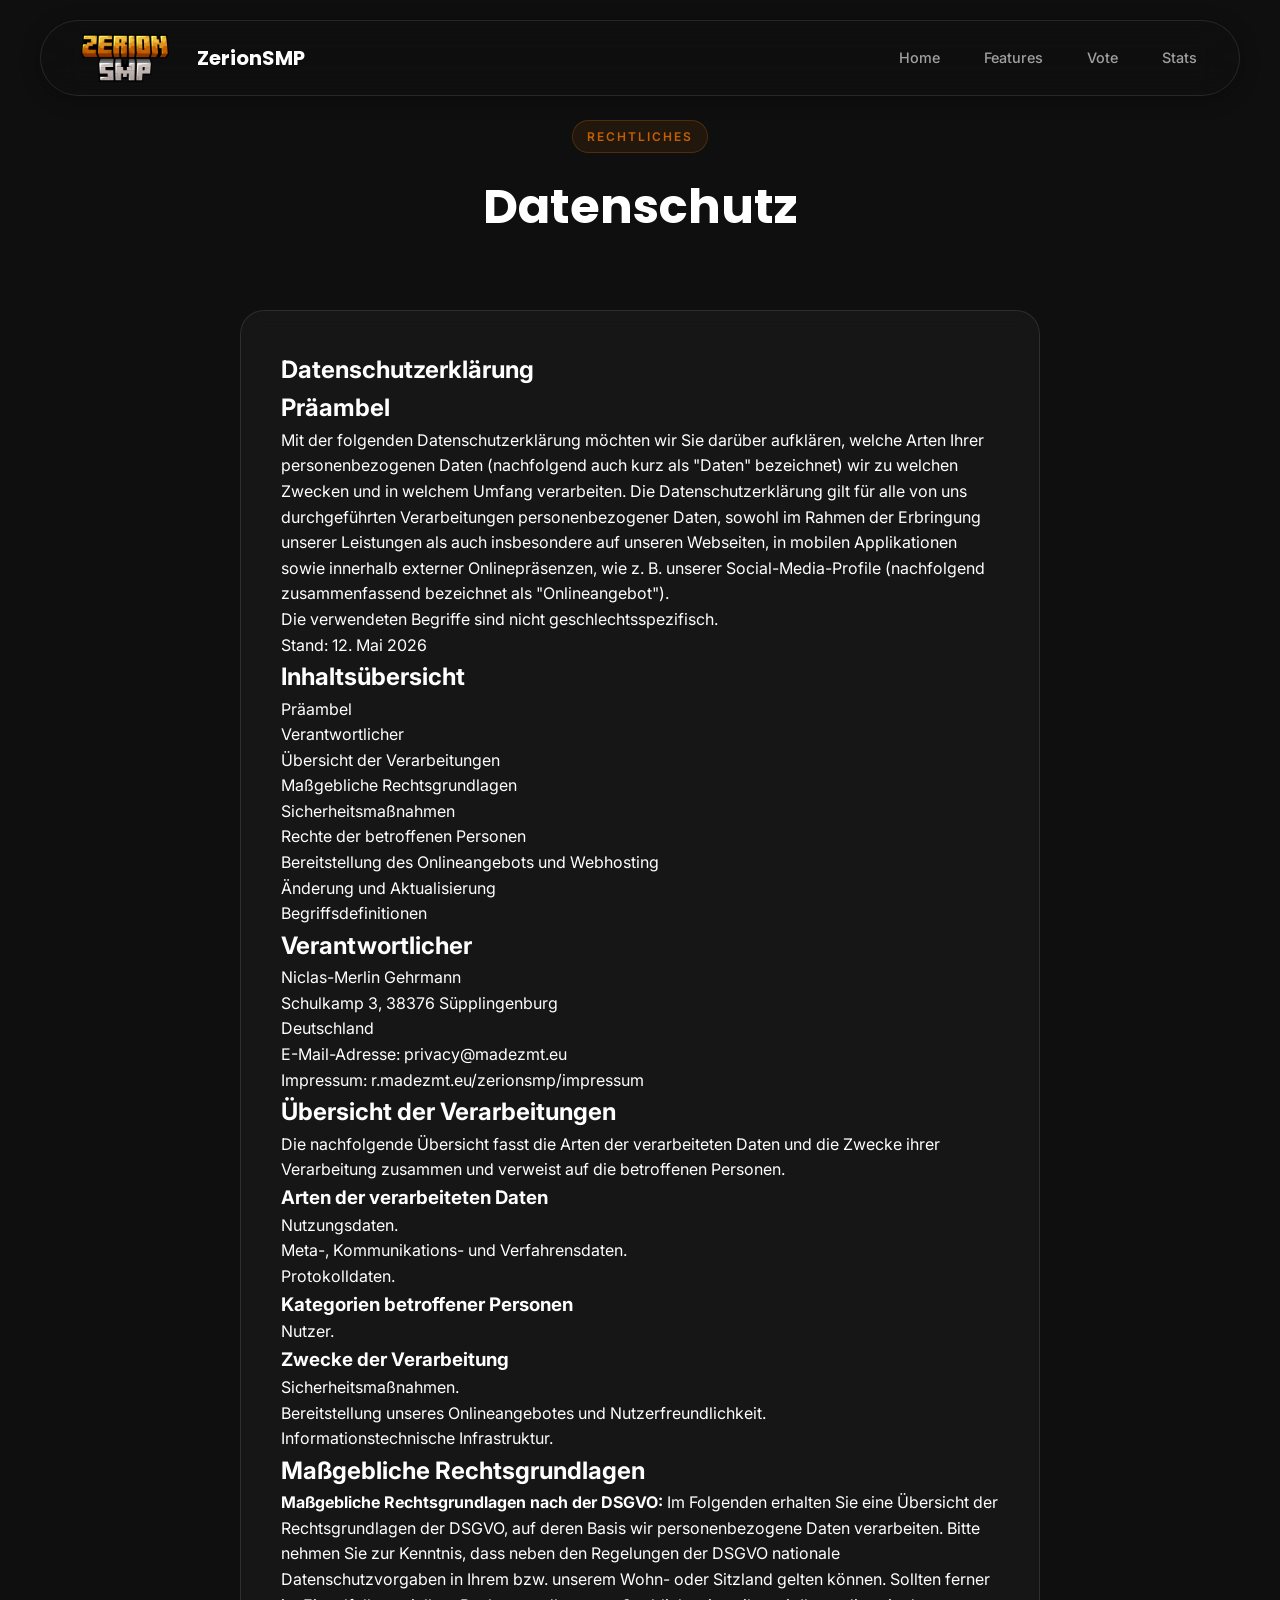
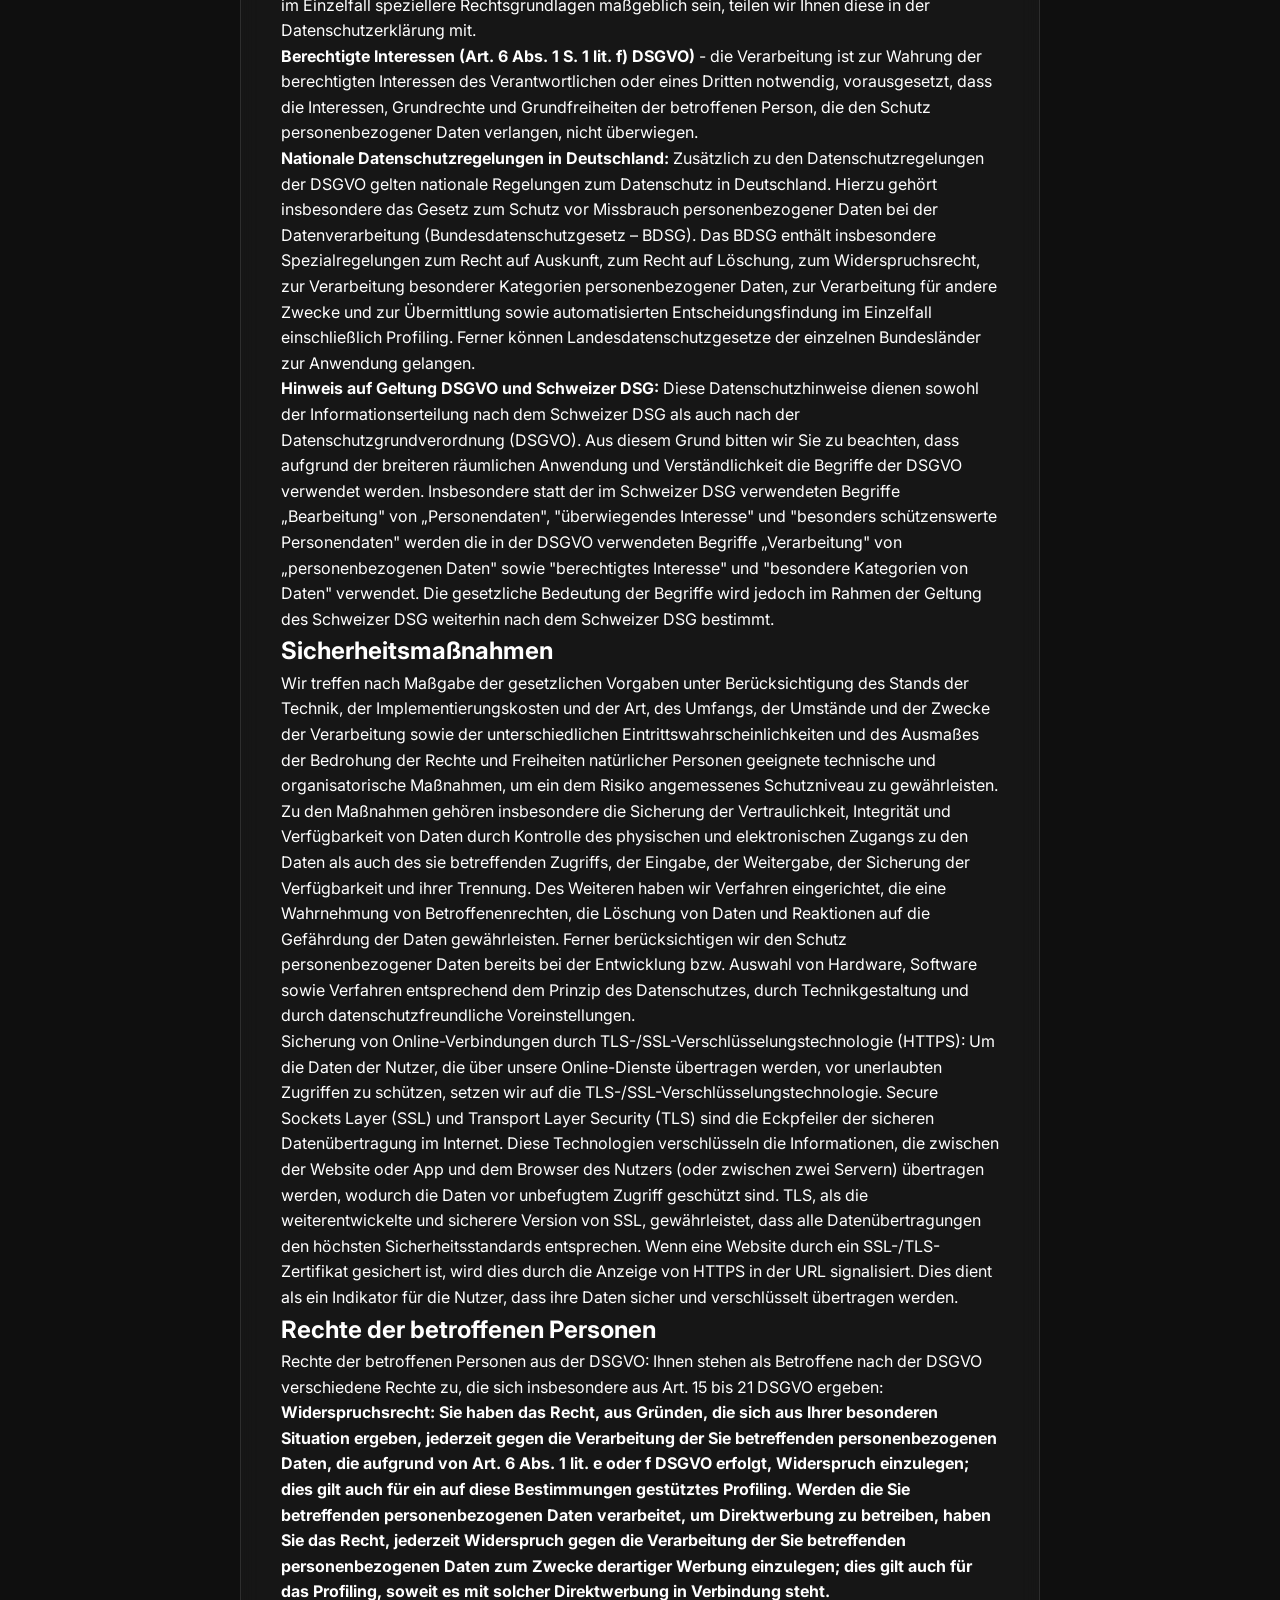
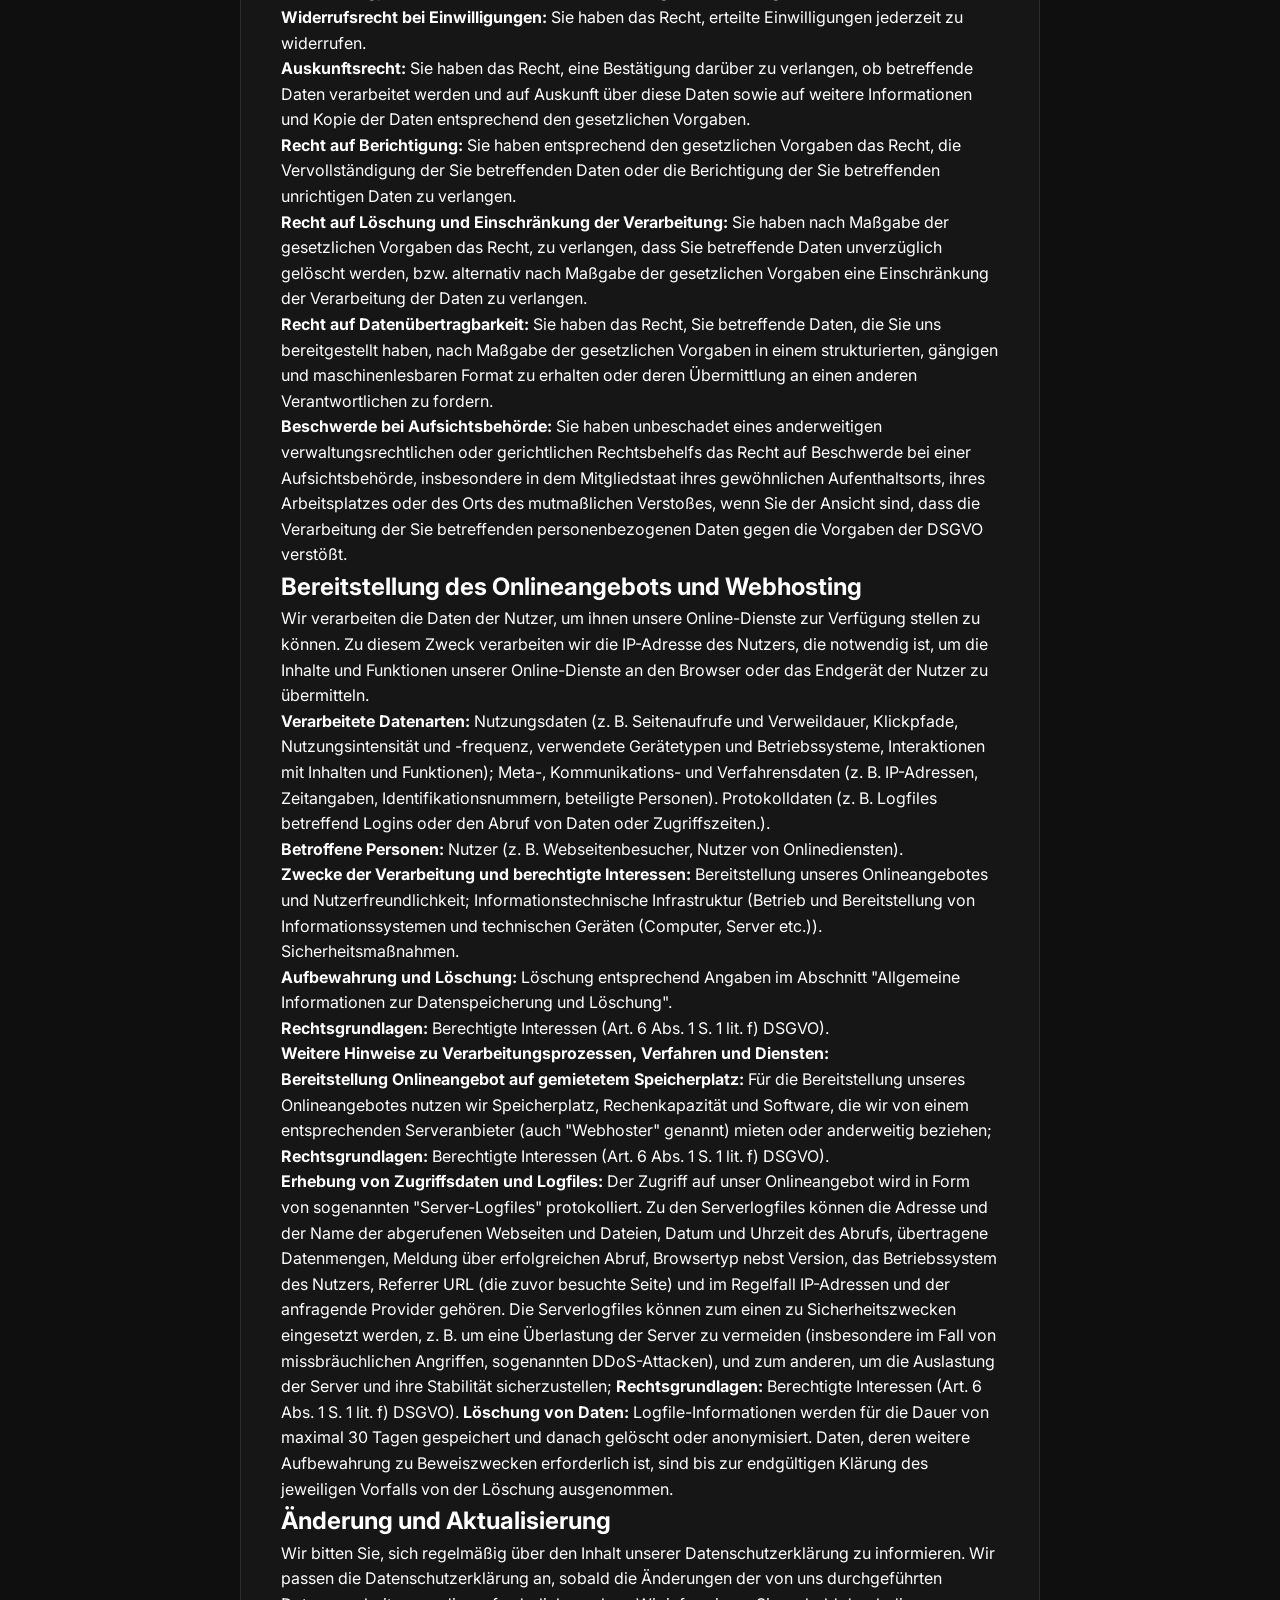
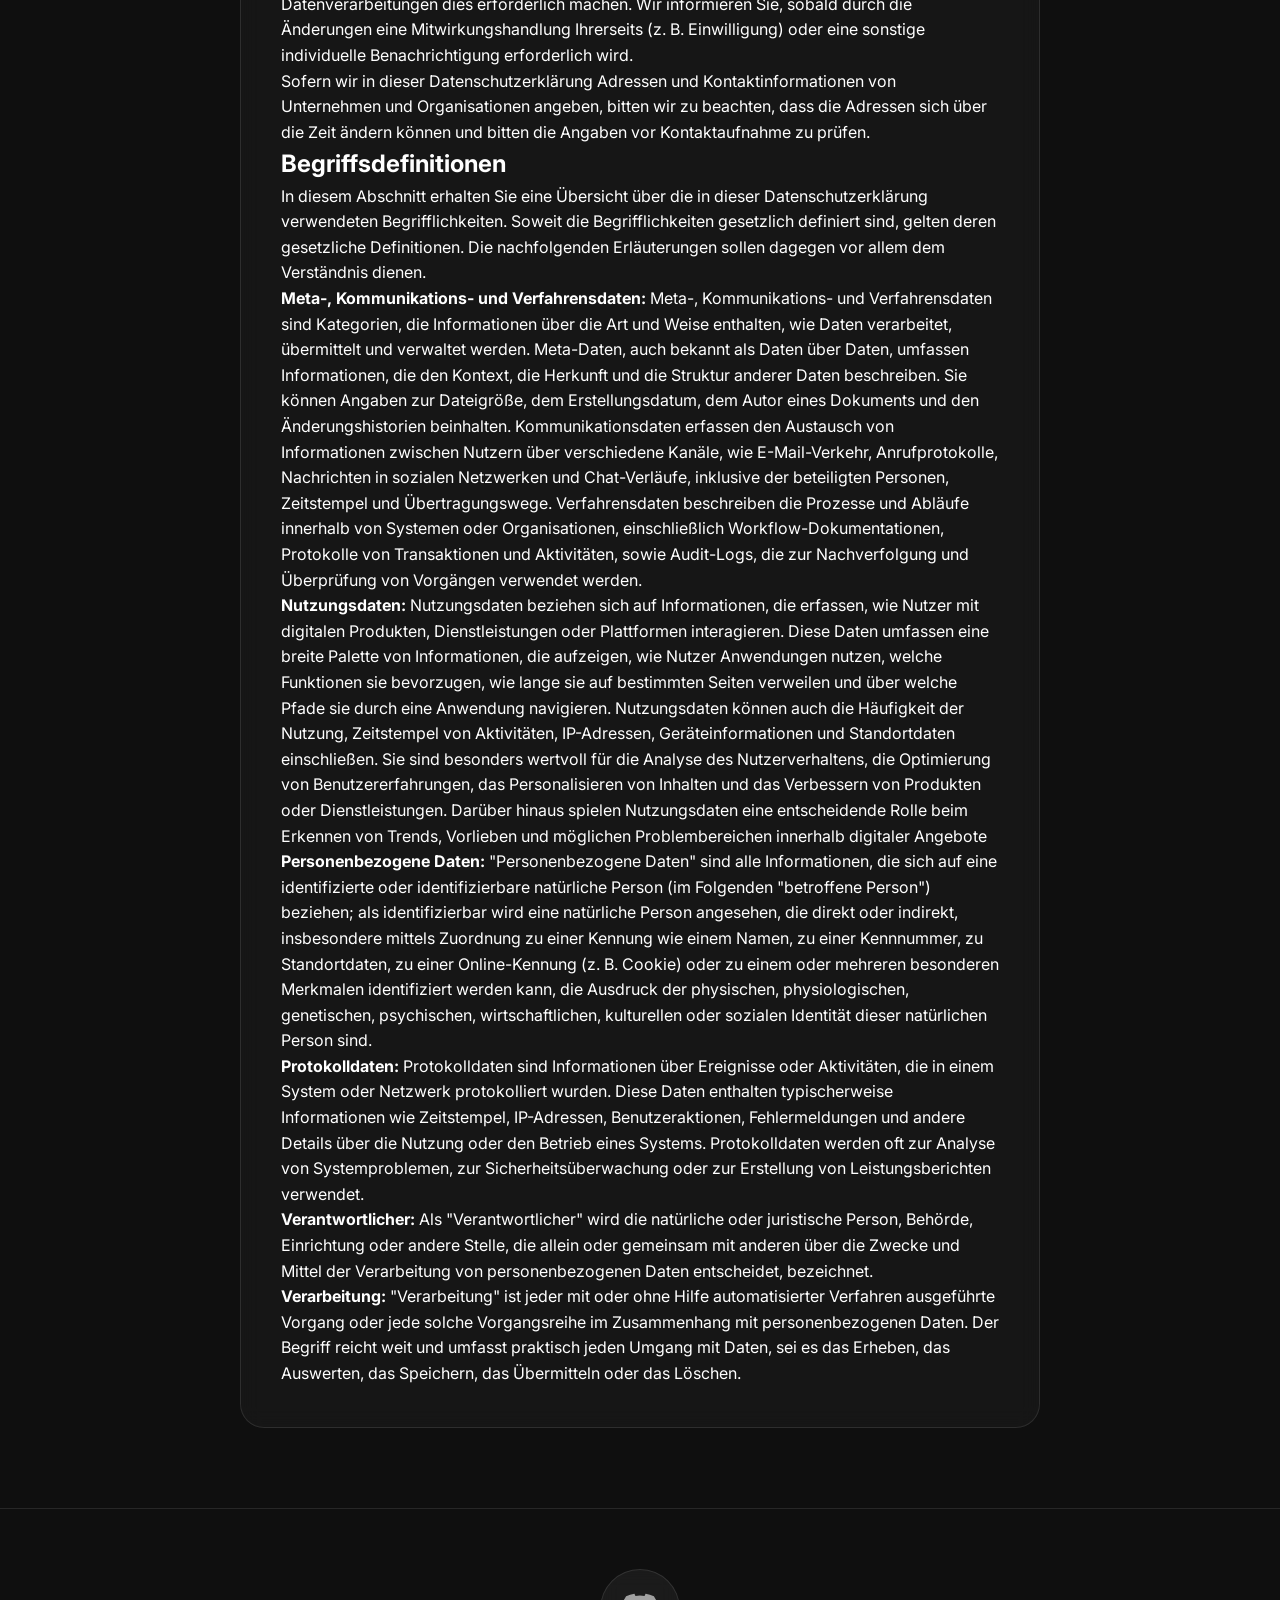
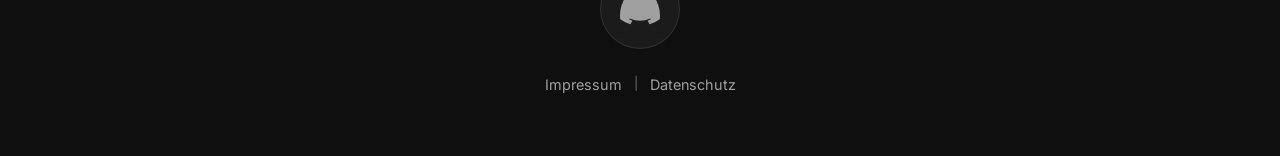
==== commit 35020f03: "Update datenschutz.html" ====
--- a/datenschutz.html
+++ b/datenschutz.html
@@ -68,7 +68,7 @@
 <p>Sofern wir in dieser Datenschutzerklärung Adressen und Kontaktinformationen von Unternehmen und Organisationen angeben, bitten wir zu beachten, dass die Adressen sich über die Zeit ändern können und bitten die Angaben vor Kontaktaufnahme zu prüfen.</p>
 
 <h2 id="m42">Begriffsdefinitionen</h2><p>In diesem Abschnitt erhalten Sie eine Übersicht über die in dieser Datenschutzerklärung verwendeten Begrifflichkeiten. Soweit die Begrifflichkeiten gesetzlich definiert sind, gelten deren gesetzliche Definitionen. Die nachfolgenden Erläuterungen sollen dagegen vor allem dem Verständnis dienen.</p>
- <ul class="glossary"><li><strong>Meta-, Kommunikations- und Verfahrensdaten:</strong> Meta-, Kommunikations- und Verfahrensdaten sind Kategorien, die Informationen über die Art und Weise enthalten, wie Daten verarbeitet, übermittelt und verwaltet werden. Meta-Daten, auch bekannt als Daten über Daten, umfassen Informationen, die den Kontext, die Herkunft und die Struktur anderer Daten beschreiben. Sie können Angaben zur Dateigröße, dem Erstellungsdatum, dem Autor eines Dokuments und den Änderungshistorien beinhalten. Kommunikationsdaten erfassen den Austausch von Informationen zwischen Nutzern über verschiedene Kanäle, wie E-Mail-Verkehr, Anrufprotokolle, Nachrichten in sozialen Netzwerken und Chat-Verläufe, inklusive der beteiligten Personen, Zeitstempel und Übertragungswege. Verfahrensdaten beschreiben die Prozesse und Abläufe innerhalb von Systemen oder Organisationen, einschließlich Workflow-Dokumentationen, Protokolle von Transaktionen und Aktivitäten, sowie Audit-Logs, die zur Nachverfolgung und Überprüfung von Vorgängen verwendet werden. </li><li><strong>Nutzungsdaten:</strong> Nutzungsdaten beziehen sich auf Informationen, die erfassen, wie Nutzer mit digitalen Produkten, Dienstleistungen oder Plattformen interagieren. Diese Daten umfassen eine breite Palette von Informationen, die aufzeigen, wie Nutzer Anwendungen nutzen, welche Funktionen sie bevorzugen, wie lange sie auf bestimmten Seiten verweilen und über welche Pfade sie durch eine Anwendung navigieren. Nutzungsdaten können auch die Häufigkeit der Nutzung, Zeitstempel von Aktivitäten, IP-Adressen, Geräteinformationen und Standortdaten einschließen. Sie sind besonders wertvoll für die Analyse des Nutzerverhaltens, die Optimierung von Benutzererfahrungen, das Personalisieren von Inhalten und das Verbessern von Produkten oder Dienstleistungen. Darüber hinaus spielen Nutzungsdaten eine entscheidende Rolle beim Erkennen von Trends, Vorlieben und möglichen Problembereichen innerhalb digitaler Angebote </li><li><strong>Personenbezogene Daten:</strong> "Personenbezogene Daten" sind alle Informationen, die sich auf eine identifizierte oder identifizierbare natürliche Person (im Folgenden "betroffene Person") beziehen; als identifizierbar wird eine natürliche Person angesehen, die direkt oder indirekt, insbesondere mittels Zuordnung zu einer Kennung wie einem Namen, zu einer Kennnummer, zu Standortdaten, zu einer Online-Kennung (z.&nbsp;B. Cookie) oder zu einem oder mehreren besonderen Merkmalen identifiziert werden kann, die Ausdruck der physischen, physiologischen, genetischen, psychischen, wirtschaftlichen, kulturellen oder sozialen Identität dieser natürlichen Person sind. </li><li><strong>Protokolldaten:</strong> Protokolldaten sind Informationen über Ereignisse oder Aktivitäten, die in einem System oder Netzwerk protokolliert wurden. Diese Daten enthalten typischerweise Informationen wie Zeitstempel, IP-Adressen, Benutzeraktionen, Fehlermeldungen und andere Details über die Nutzung oder den Betrieb eines Systems. Protokolldaten werden oft zur Analyse von Systemproblemen, zur Sicherheitsüberwachung oder zur Erstellung von Leistungsberichten verwendet. </li><li><strong>Verantwortlicher:</strong> Als "Verantwortlicher" wird die natürliche oder juristische Person, Behörde, Einrichtung oder andere Stelle, die allein oder gemeinsam mit anderen über die Zwecke und Mittel der Verarbeitung von personenbezogenen Daten entscheidet, bezeichnet. </li><li><strong>Verarbeitung:</strong> "Verarbeitung" ist jeder mit oder ohne Hilfe automatisierter Verfahren ausgeführte Vorgang oder jede solche Vorgangsreihe im Zusammenhang mit personenbezogenen Daten. Der Begriff reicht weit und umfasst praktisch jeden Umgang mit Daten, sei es das Erheben, das Auswerten, das Speichern, das Übermitteln oder das Löschen. </li></ul><p class="seal"><a href="https://datenschutz-generator.de/" title="Rechtstext von Dr. Schwenke - für weitere Informationen bitte anklicken." target="_blank" rel="noopener noreferrer nofollow">Erstellt mit kostenlosem Datenschutz-Generator.de von Dr. Thomas Schwenke</a></p>
+ <ul class="glossary"><li><strong>Meta-, Kommunikations- und Verfahrensdaten:</strong> Meta-, Kommunikations- und Verfahrensdaten sind Kategorien, die Informationen über die Art und Weise enthalten, wie Daten verarbeitet, übermittelt und verwaltet werden. Meta-Daten, auch bekannt als Daten über Daten, umfassen Informationen, die den Kontext, die Herkunft und die Struktur anderer Daten beschreiben. Sie können Angaben zur Dateigröße, dem Erstellungsdatum, dem Autor eines Dokuments und den Änderungshistorien beinhalten. Kommunikationsdaten erfassen den Austausch von Informationen zwischen Nutzern über verschiedene Kanäle, wie E-Mail-Verkehr, Anrufprotokolle, Nachrichten in sozialen Netzwerken und Chat-Verläufe, inklusive der beteiligten Personen, Zeitstempel und Übertragungswege. Verfahrensdaten beschreiben die Prozesse und Abläufe innerhalb von Systemen oder Organisationen, einschließlich Workflow-Dokumentationen, Protokolle von Transaktionen und Aktivitäten, sowie Audit-Logs, die zur Nachverfolgung und Überprüfung von Vorgängen verwendet werden. </li><li><strong>Nutzungsdaten:</strong> Nutzungsdaten beziehen sich auf Informationen, die erfassen, wie Nutzer mit digitalen Produkten, Dienstleistungen oder Plattformen interagieren. Diese Daten umfassen eine breite Palette von Informationen, die aufzeigen, wie Nutzer Anwendungen nutzen, welche Funktionen sie bevorzugen, wie lange sie auf bestimmten Seiten verweilen und über welche Pfade sie durch eine Anwendung navigieren. Nutzungsdaten können auch die Häufigkeit der Nutzung, Zeitstempel von Aktivitäten, IP-Adressen, Geräteinformationen und Standortdaten einschließen. Sie sind besonders wertvoll für die Analyse des Nutzerverhaltens, die Optimierung von Benutzererfahrungen, das Personalisieren von Inhalten und das Verbessern von Produkten oder Dienstleistungen. Darüber hinaus spielen Nutzungsdaten eine entscheidende Rolle beim Erkennen von Trends, Vorlieben und möglichen Problembereichen innerhalb digitaler Angebote </li><li><strong>Personenbezogene Daten:</strong> "Personenbezogene Daten" sind alle Informationen, die sich auf eine identifizierte oder identifizierbare natürliche Person (im Folgenden "betroffene Person") beziehen; als identifizierbar wird eine natürliche Person angesehen, die direkt oder indirekt, insbesondere mittels Zuordnung zu einer Kennung wie einem Namen, zu einer Kennnummer, zu Standortdaten, zu einer Online-Kennung (z.&nbsp;B. Cookie) oder zu einem oder mehreren besonderen Merkmalen identifiziert werden kann, die Ausdruck der physischen, physiologischen, genetischen, psychischen, wirtschaftlichen, kulturellen oder sozialen Identität dieser natürlichen Person sind. </li><li><strong>Protokolldaten:</strong> Protokolldaten sind Informationen über Ereignisse oder Aktivitäten, die in einem System oder Netzwerk protokolliert wurden. Diese Daten enthalten typischerweise Informationen wie Zeitstempel, IP-Adressen, Benutzeraktionen, Fehlermeldungen und andere Details über die Nutzung oder den Betrieb eines Systems. Protokolldaten werden oft zur Analyse von Systemproblemen, zur Sicherheitsüberwachung oder zur Erstellung von Leistungsberichten verwendet. </li><li><strong>Verantwortlicher:</strong> Als "Verantwortlicher" wird die natürliche oder juristische Person, Behörde, Einrichtung oder andere Stelle, die allein oder gemeinsam mit anderen über die Zwecke und Mittel der Verarbeitung von personenbezogenen Daten entscheidet, bezeichnet. </li><li><strong>Verarbeitung:</strong> "Verarbeitung" ist jeder mit oder ohne Hilfe automatisierter Verfahren ausgeführte Vorgang oder jede solche Vorgangsreihe im Zusammenhang mit personenbezogenen Daten. Der Begriff reicht weit und umfasst praktisch jeden Umgang mit Daten, sei es das Erheben, das Auswerten, das Speichern, das Übermitteln oder das Löschen. </li></ul><p class="seal"><a href="https://datenschutz-generator.de/" title="Rechtstext von Dr. Schwenke - für weitere Informationen bitte anklicken." target="_blank" rel="noopener noreferrer nofollow"></a></p>
             </div>
         </div>
     </section>
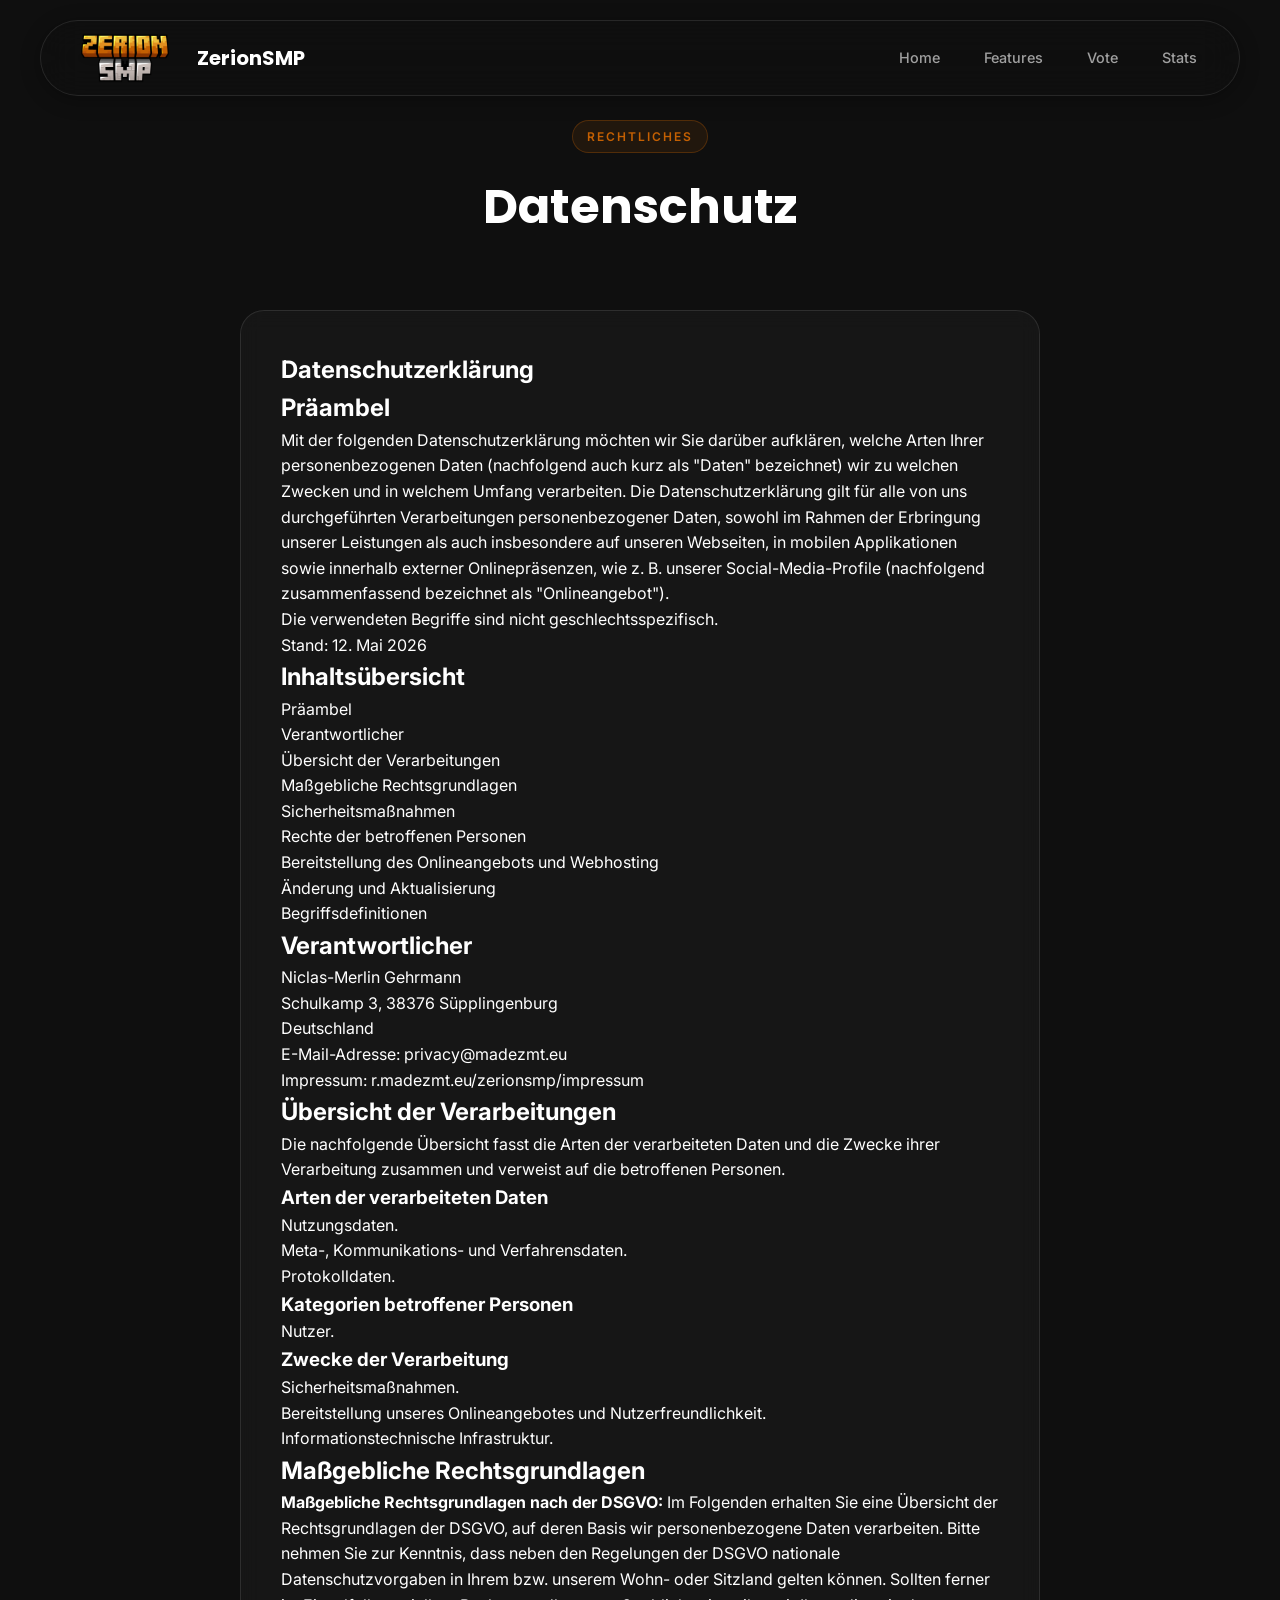
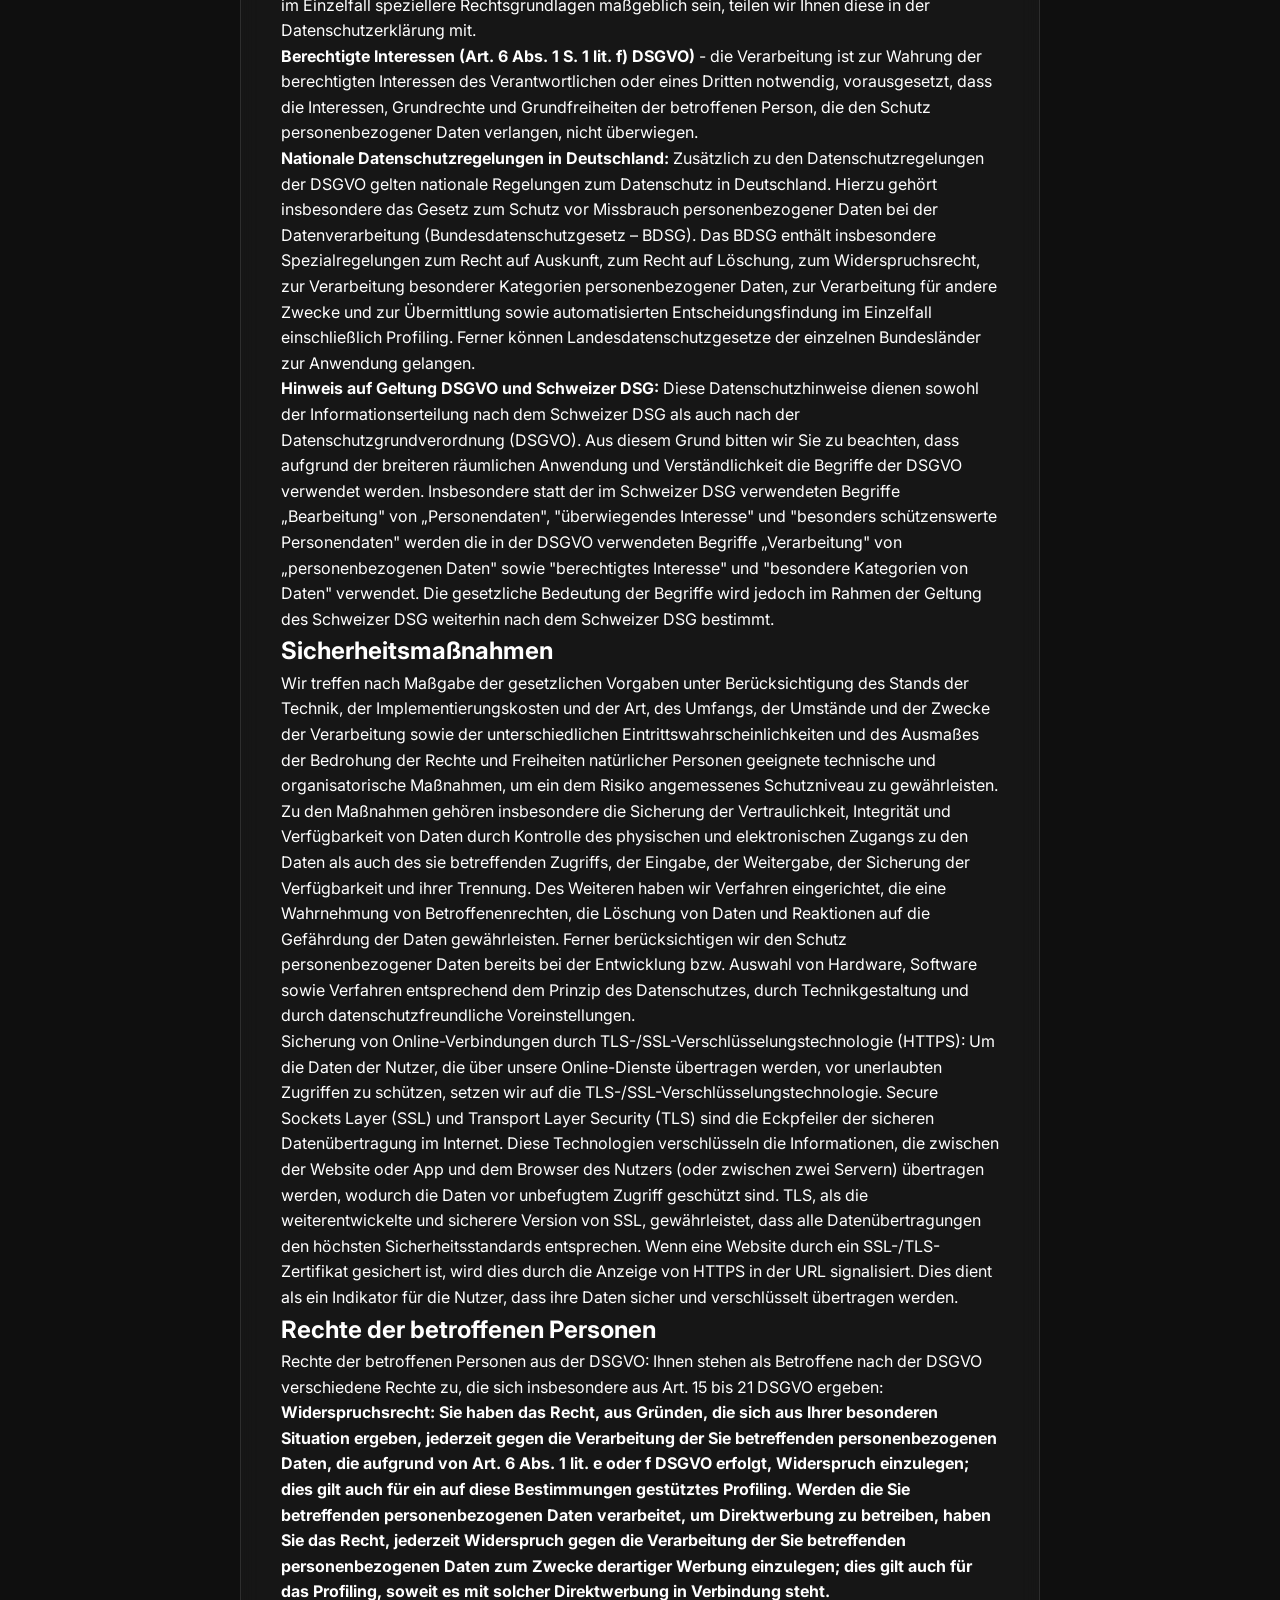
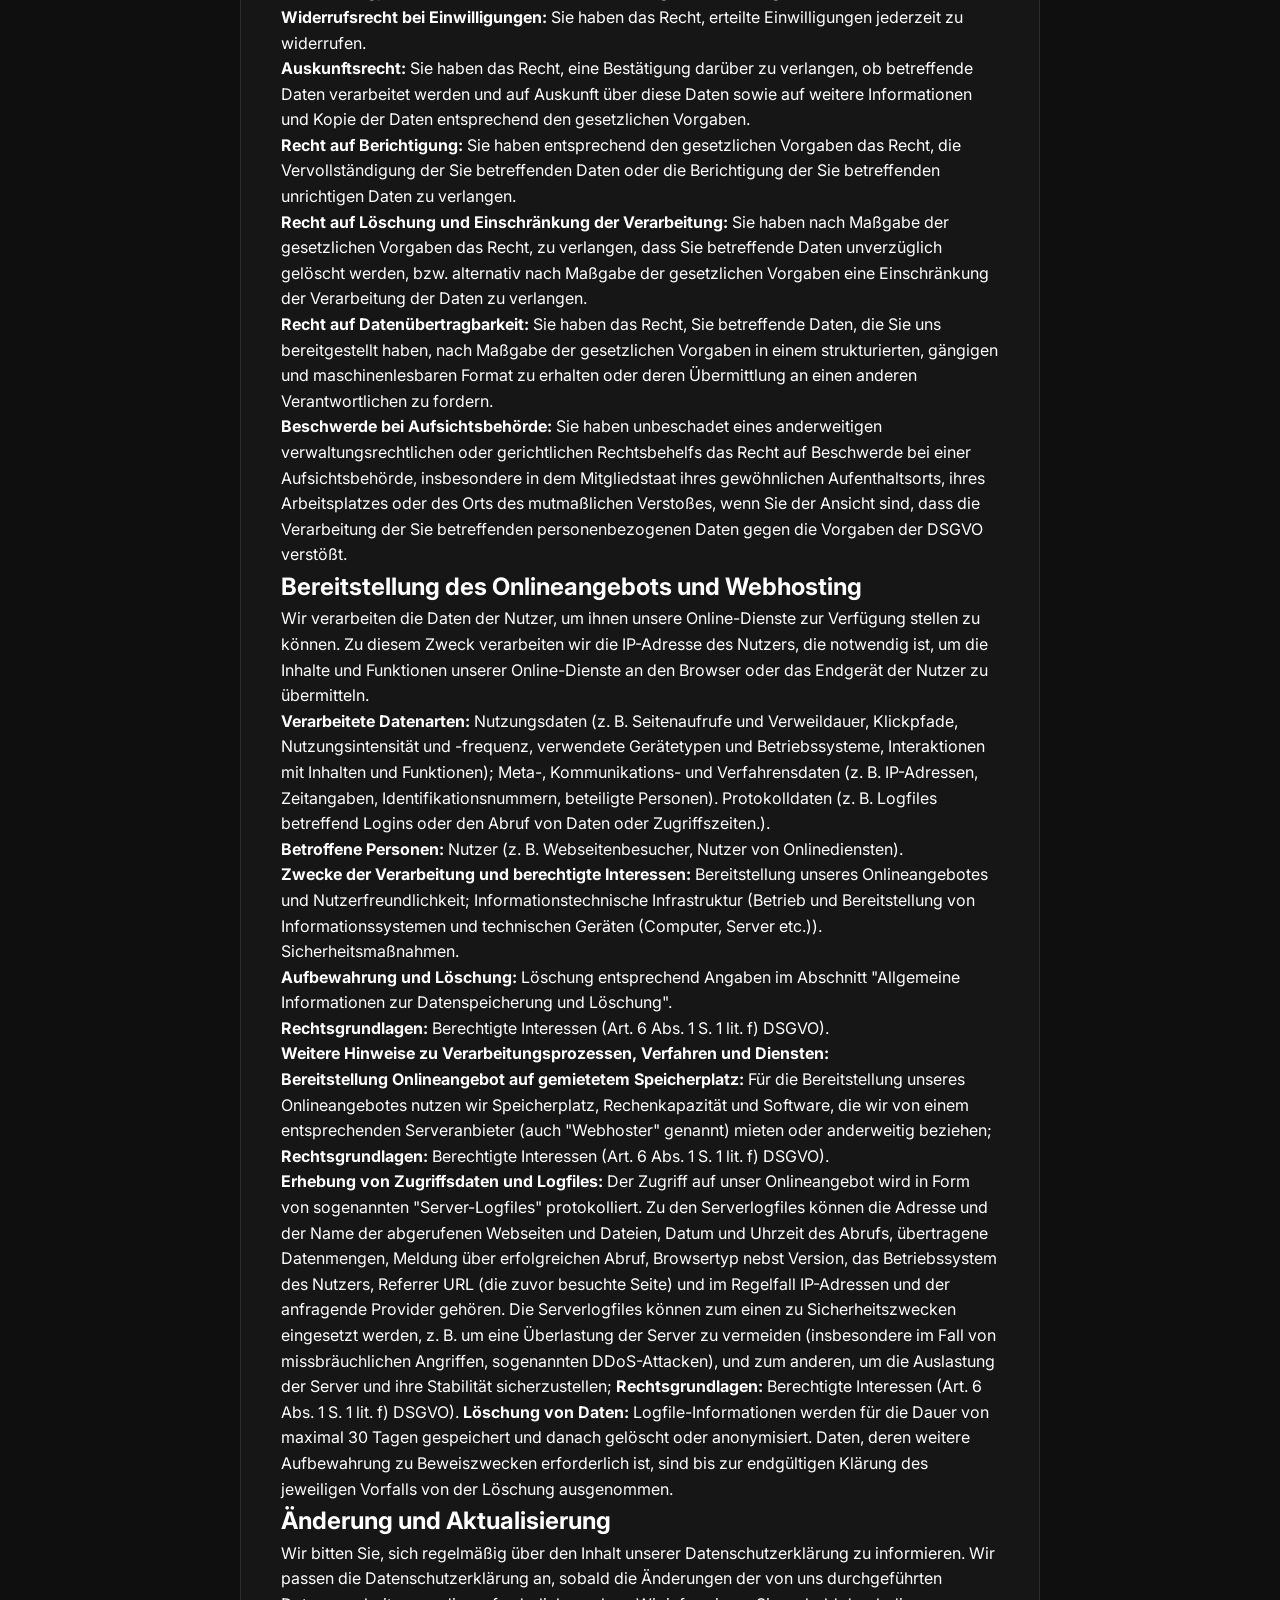
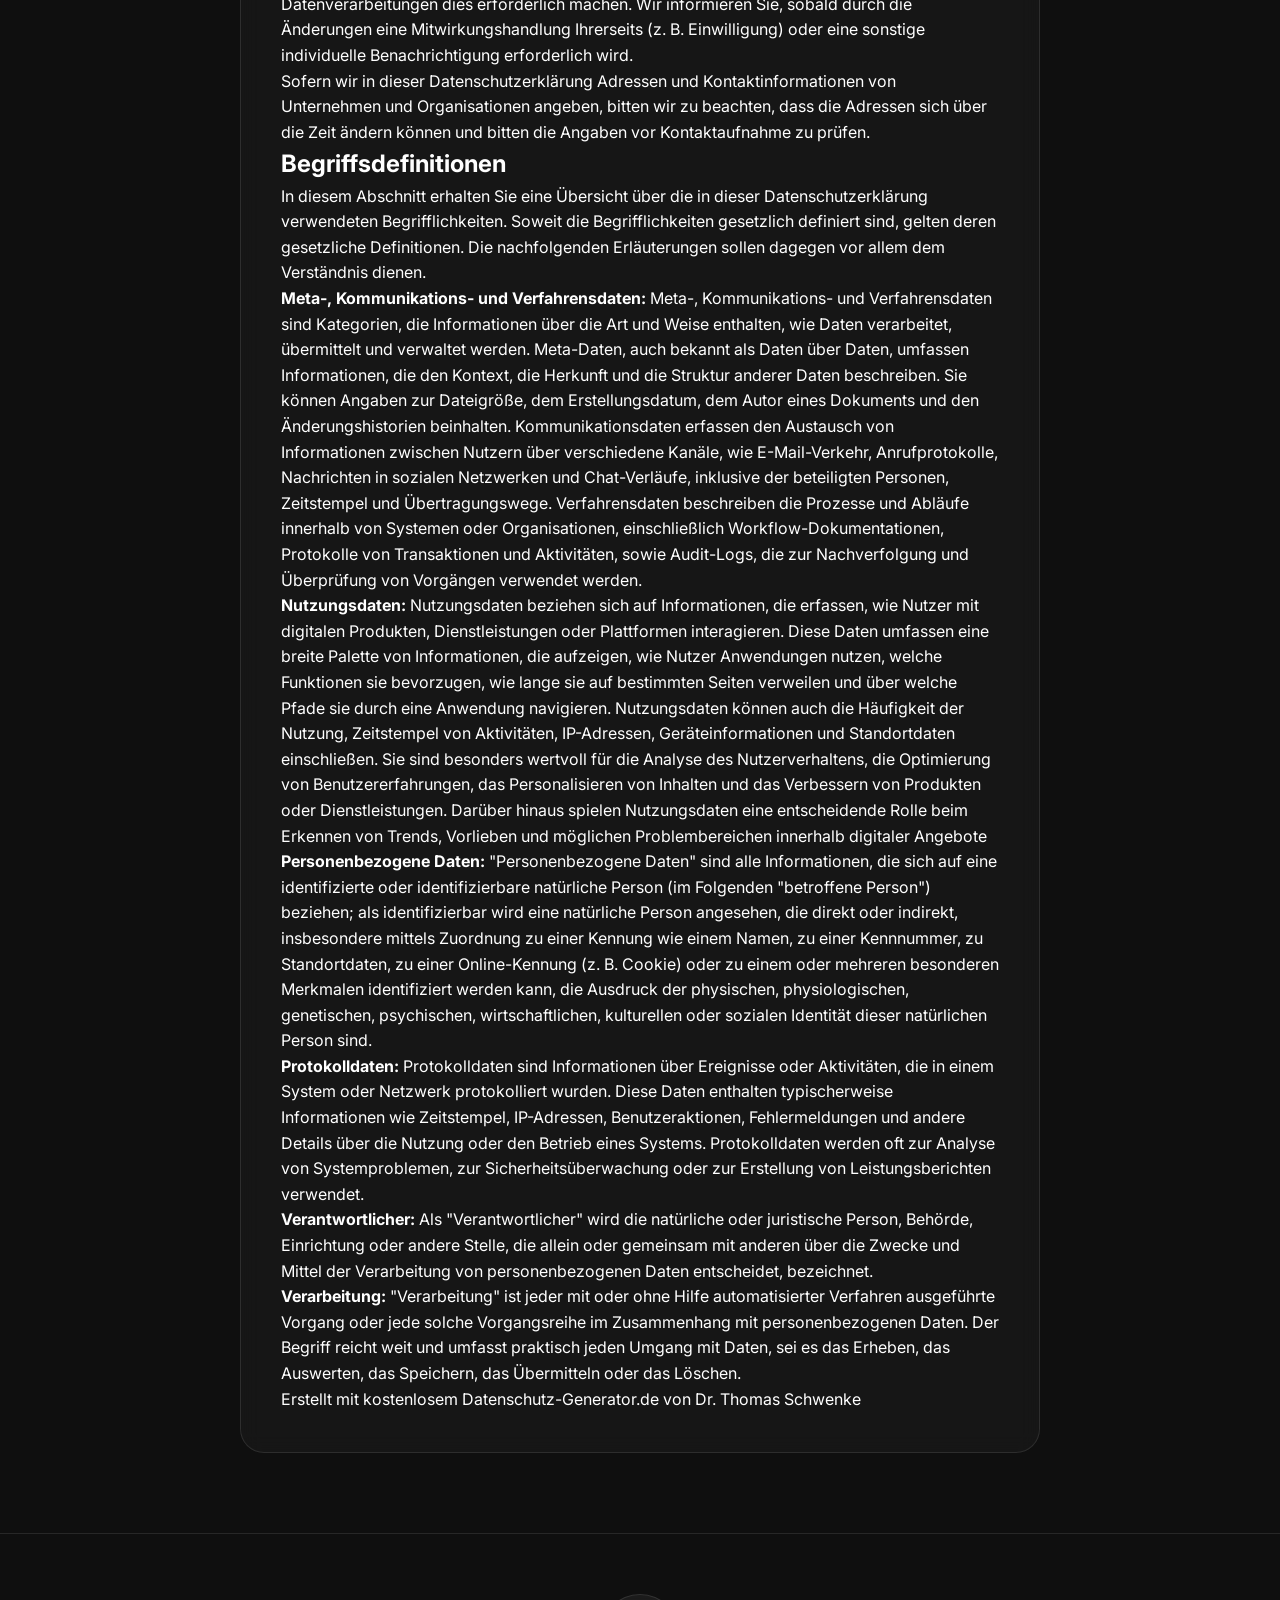
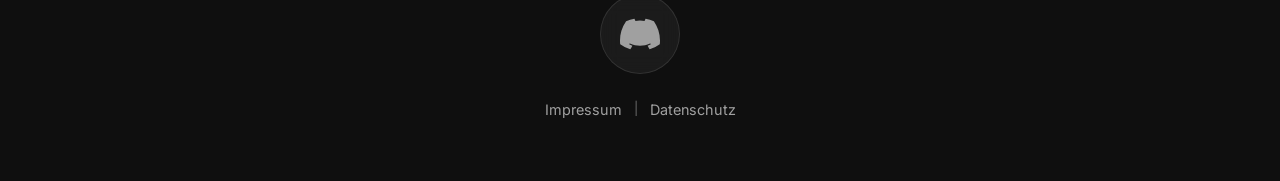
==== commit ffc04612: "Update datenschutz.html" ====
--- a/datenschutz.html
+++ b/datenschutz.html
@@ -68,7 +68,7 @@
 <p>Sofern wir in dieser Datenschutzerklärung Adressen und Kontaktinformationen von Unternehmen und Organisationen angeben, bitten wir zu beachten, dass die Adressen sich über die Zeit ändern können und bitten die Angaben vor Kontaktaufnahme zu prüfen.</p>
 
 <h2 id="m42">Begriffsdefinitionen</h2><p>In diesem Abschnitt erhalten Sie eine Übersicht über die in dieser Datenschutzerklärung verwendeten Begrifflichkeiten. Soweit die Begrifflichkeiten gesetzlich definiert sind, gelten deren gesetzliche Definitionen. Die nachfolgenden Erläuterungen sollen dagegen vor allem dem Verständnis dienen.</p>
- <ul class="glossary"><li><strong>Meta-, Kommunikations- und Verfahrensdaten:</strong> Meta-, Kommunikations- und Verfahrensdaten sind Kategorien, die Informationen über die Art und Weise enthalten, wie Daten verarbeitet, übermittelt und verwaltet werden. Meta-Daten, auch bekannt als Daten über Daten, umfassen Informationen, die den Kontext, die Herkunft und die Struktur anderer Daten beschreiben. Sie können Angaben zur Dateigröße, dem Erstellungsdatum, dem Autor eines Dokuments und den Änderungshistorien beinhalten. Kommunikationsdaten erfassen den Austausch von Informationen zwischen Nutzern über verschiedene Kanäle, wie E-Mail-Verkehr, Anrufprotokolle, Nachrichten in sozialen Netzwerken und Chat-Verläufe, inklusive der beteiligten Personen, Zeitstempel und Übertragungswege. Verfahrensdaten beschreiben die Prozesse und Abläufe innerhalb von Systemen oder Organisationen, einschließlich Workflow-Dokumentationen, Protokolle von Transaktionen und Aktivitäten, sowie Audit-Logs, die zur Nachverfolgung und Überprüfung von Vorgängen verwendet werden. </li><li><strong>Nutzungsdaten:</strong> Nutzungsdaten beziehen sich auf Informationen, die erfassen, wie Nutzer mit digitalen Produkten, Dienstleistungen oder Plattformen interagieren. Diese Daten umfassen eine breite Palette von Informationen, die aufzeigen, wie Nutzer Anwendungen nutzen, welche Funktionen sie bevorzugen, wie lange sie auf bestimmten Seiten verweilen und über welche Pfade sie durch eine Anwendung navigieren. Nutzungsdaten können auch die Häufigkeit der Nutzung, Zeitstempel von Aktivitäten, IP-Adressen, Geräteinformationen und Standortdaten einschließen. Sie sind besonders wertvoll für die Analyse des Nutzerverhaltens, die Optimierung von Benutzererfahrungen, das Personalisieren von Inhalten und das Verbessern von Produkten oder Dienstleistungen. Darüber hinaus spielen Nutzungsdaten eine entscheidende Rolle beim Erkennen von Trends, Vorlieben und möglichen Problembereichen innerhalb digitaler Angebote </li><li><strong>Personenbezogene Daten:</strong> "Personenbezogene Daten" sind alle Informationen, die sich auf eine identifizierte oder identifizierbare natürliche Person (im Folgenden "betroffene Person") beziehen; als identifizierbar wird eine natürliche Person angesehen, die direkt oder indirekt, insbesondere mittels Zuordnung zu einer Kennung wie einem Namen, zu einer Kennnummer, zu Standortdaten, zu einer Online-Kennung (z.&nbsp;B. Cookie) oder zu einem oder mehreren besonderen Merkmalen identifiziert werden kann, die Ausdruck der physischen, physiologischen, genetischen, psychischen, wirtschaftlichen, kulturellen oder sozialen Identität dieser natürlichen Person sind. </li><li><strong>Protokolldaten:</strong> Protokolldaten sind Informationen über Ereignisse oder Aktivitäten, die in einem System oder Netzwerk protokolliert wurden. Diese Daten enthalten typischerweise Informationen wie Zeitstempel, IP-Adressen, Benutzeraktionen, Fehlermeldungen und andere Details über die Nutzung oder den Betrieb eines Systems. Protokolldaten werden oft zur Analyse von Systemproblemen, zur Sicherheitsüberwachung oder zur Erstellung von Leistungsberichten verwendet. </li><li><strong>Verantwortlicher:</strong> Als "Verantwortlicher" wird die natürliche oder juristische Person, Behörde, Einrichtung oder andere Stelle, die allein oder gemeinsam mit anderen über die Zwecke und Mittel der Verarbeitung von personenbezogenen Daten entscheidet, bezeichnet. </li><li><strong>Verarbeitung:</strong> "Verarbeitung" ist jeder mit oder ohne Hilfe automatisierter Verfahren ausgeführte Vorgang oder jede solche Vorgangsreihe im Zusammenhang mit personenbezogenen Daten. Der Begriff reicht weit und umfasst praktisch jeden Umgang mit Daten, sei es das Erheben, das Auswerten, das Speichern, das Übermitteln oder das Löschen. </li></ul><p class="seal"><a href="https://datenschutz-generator.de/" title="Rechtstext von Dr. Schwenke - für weitere Informationen bitte anklicken." target="_blank" rel="noopener noreferrer nofollow"></a></p>
+ <ul class="glossary"><li><strong>Meta-, Kommunikations- und Verfahrensdaten:</strong> Meta-, Kommunikations- und Verfahrensdaten sind Kategorien, die Informationen über die Art und Weise enthalten, wie Daten verarbeitet, übermittelt und verwaltet werden. Meta-Daten, auch bekannt als Daten über Daten, umfassen Informationen, die den Kontext, die Herkunft und die Struktur anderer Daten beschreiben. Sie können Angaben zur Dateigröße, dem Erstellungsdatum, dem Autor eines Dokuments und den Änderungshistorien beinhalten. Kommunikationsdaten erfassen den Austausch von Informationen zwischen Nutzern über verschiedene Kanäle, wie E-Mail-Verkehr, Anrufprotokolle, Nachrichten in sozialen Netzwerken und Chat-Verläufe, inklusive der beteiligten Personen, Zeitstempel und Übertragungswege. Verfahrensdaten beschreiben die Prozesse und Abläufe innerhalb von Systemen oder Organisationen, einschließlich Workflow-Dokumentationen, Protokolle von Transaktionen und Aktivitäten, sowie Audit-Logs, die zur Nachverfolgung und Überprüfung von Vorgängen verwendet werden. </li><li><strong>Nutzungsdaten:</strong> Nutzungsdaten beziehen sich auf Informationen, die erfassen, wie Nutzer mit digitalen Produkten, Dienstleistungen oder Plattformen interagieren. Diese Daten umfassen eine breite Palette von Informationen, die aufzeigen, wie Nutzer Anwendungen nutzen, welche Funktionen sie bevorzugen, wie lange sie auf bestimmten Seiten verweilen und über welche Pfade sie durch eine Anwendung navigieren. Nutzungsdaten können auch die Häufigkeit der Nutzung, Zeitstempel von Aktivitäten, IP-Adressen, Geräteinformationen und Standortdaten einschließen. Sie sind besonders wertvoll für die Analyse des Nutzerverhaltens, die Optimierung von Benutzererfahrungen, das Personalisieren von Inhalten und das Verbessern von Produkten oder Dienstleistungen. Darüber hinaus spielen Nutzungsdaten eine entscheidende Rolle beim Erkennen von Trends, Vorlieben und möglichen Problembereichen innerhalb digitaler Angebote </li><li><strong>Personenbezogene Daten:</strong> "Personenbezogene Daten" sind alle Informationen, die sich auf eine identifizierte oder identifizierbare natürliche Person (im Folgenden "betroffene Person") beziehen; als identifizierbar wird eine natürliche Person angesehen, die direkt oder indirekt, insbesondere mittels Zuordnung zu einer Kennung wie einem Namen, zu einer Kennnummer, zu Standortdaten, zu einer Online-Kennung (z.&nbsp;B. Cookie) oder zu einem oder mehreren besonderen Merkmalen identifiziert werden kann, die Ausdruck der physischen, physiologischen, genetischen, psychischen, wirtschaftlichen, kulturellen oder sozialen Identität dieser natürlichen Person sind. </li><li><strong>Protokolldaten:</strong> Protokolldaten sind Informationen über Ereignisse oder Aktivitäten, die in einem System oder Netzwerk protokolliert wurden. Diese Daten enthalten typischerweise Informationen wie Zeitstempel, IP-Adressen, Benutzeraktionen, Fehlermeldungen und andere Details über die Nutzung oder den Betrieb eines Systems. Protokolldaten werden oft zur Analyse von Systemproblemen, zur Sicherheitsüberwachung oder zur Erstellung von Leistungsberichten verwendet. </li><li><strong>Verantwortlicher:</strong> Als "Verantwortlicher" wird die natürliche oder juristische Person, Behörde, Einrichtung oder andere Stelle, die allein oder gemeinsam mit anderen über die Zwecke und Mittel der Verarbeitung von personenbezogenen Daten entscheidet, bezeichnet. </li><li><strong>Verarbeitung:</strong> "Verarbeitung" ist jeder mit oder ohne Hilfe automatisierter Verfahren ausgeführte Vorgang oder jede solche Vorgangsreihe im Zusammenhang mit personenbezogenen Daten. Der Begriff reicht weit und umfasst praktisch jeden Umgang mit Daten, sei es das Erheben, das Auswerten, das Speichern, das Übermitteln oder das Löschen. </li></ul><p class="seal"><a href="https://datenschutz-generator.de/" title="Rechtstext von Dr. Schwenke - für weitere Informationen bitte anklicken." target="_blank" rel="noopener noreferrer nofollow">Erstellt mit kostenlosem Datenschutz-Generator.de von Dr. Thomas Schwenke</a></p>
             </div>
         </div>
     </section>
